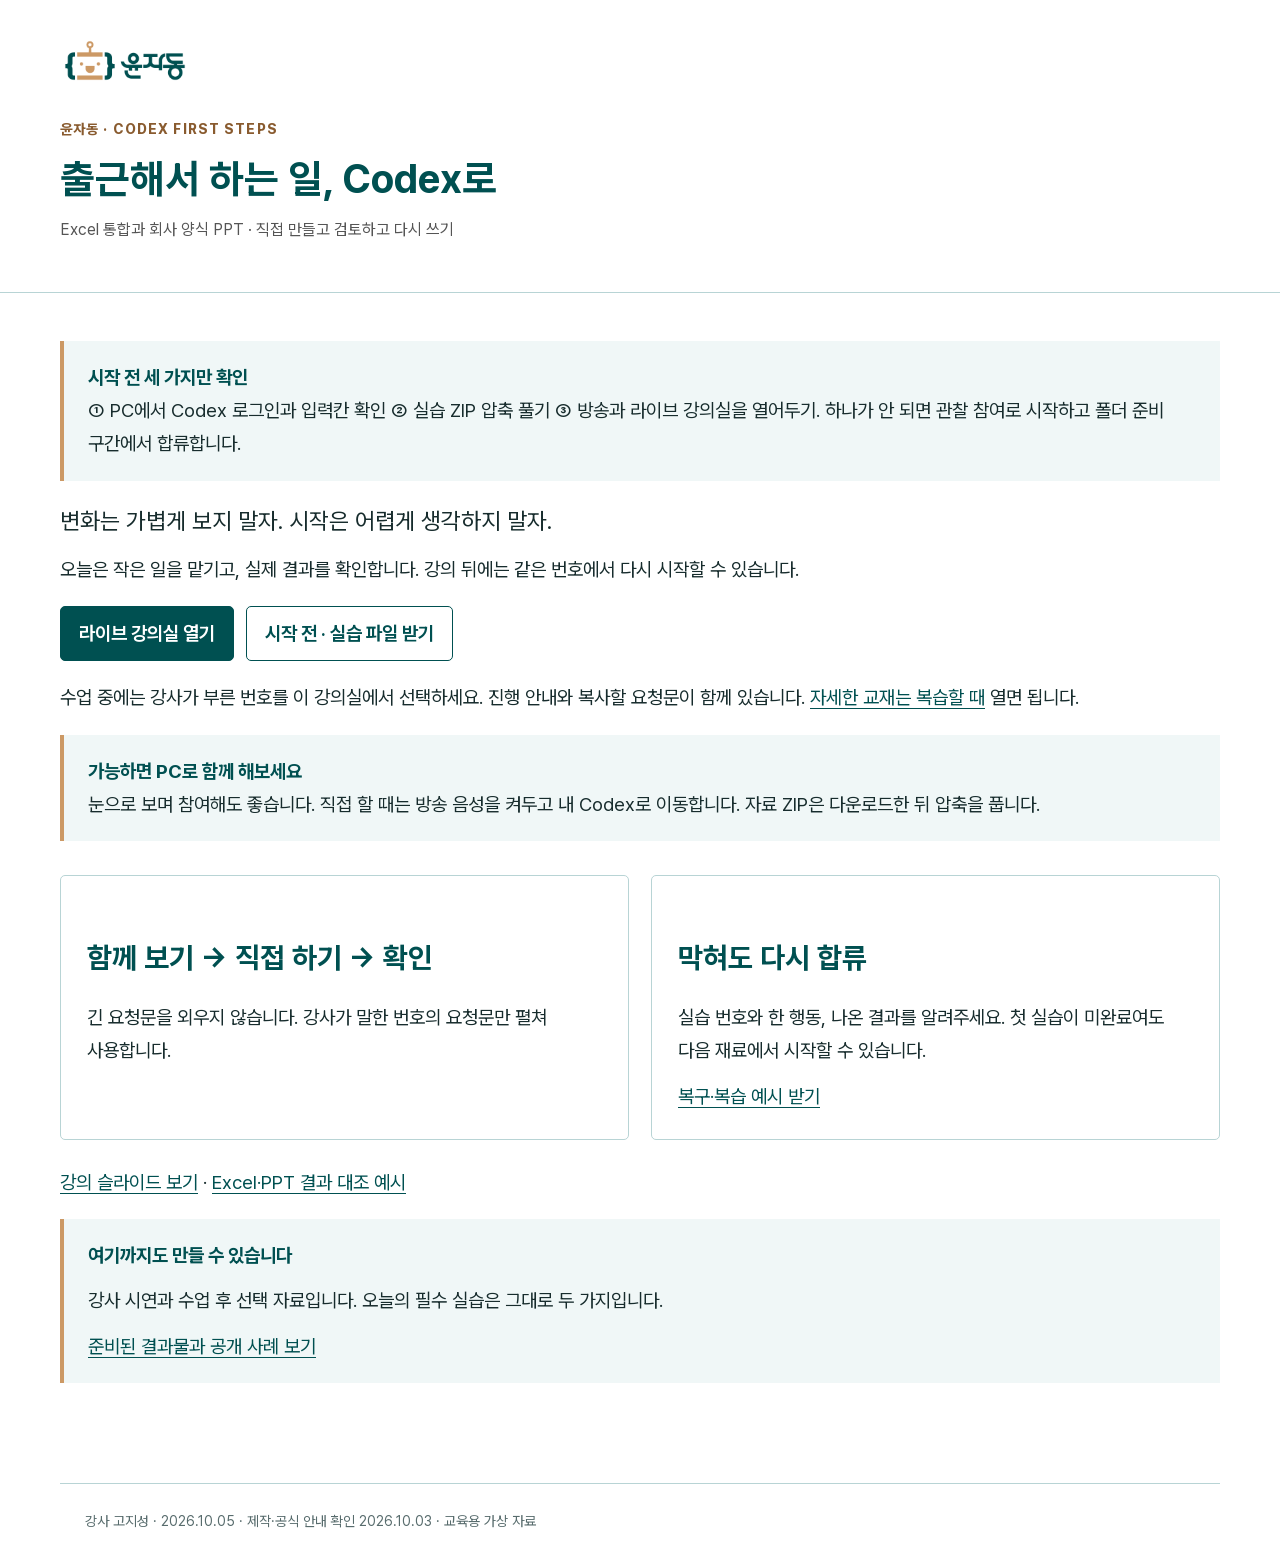
==== site/index.html @ 8731a492 "Update verified student lecture materials" ====
<!doctype html><html lang="ko"><head><meta charset="utf-8"><meta name="viewport" content="width=device-width,initial-scale=1"><title>출근해서 하는 일, Codex로</title><link rel="stylesheet" href="assets/studio.css"><link rel="stylesheet" href="assets/rehearsal-additions.css"><link rel="stylesheet" href="assets/orientation.css"><link rel="stylesheet" href="assets/house-design.css"><link rel="stylesheet" href="assets/materials-common.css"><link rel="stylesheet" href="assets/visual-quality.css"></head><body data-visual-quality="20261005" data-materials-polish="20261005" class="quality-reviewed quality-entry"><header class="site house-entry"><img class="entry-logo" src="assets/logo.png" alt="윤자동"><div class="eyebrow">윤자동 · CODEX FIRST STEPS</div><h1>출근해서 하는 일, Codex로</h1><p>Excel 통합과 회사 양식 PPT · 직접 만들고 검토하고 다시 쓰기</p></header><main class="site"><div class="callout"><strong>시작 전 세 가지만 확인</strong>① PC에서 Codex 로그인과 입력칸 확인 ② 실습 ZIP 압축 풀기 ③ 방송과 라이브 강의실을 열어두기. 하나가 안 되면 관찰 참여로 시작하고 폴더 준비 구간에서 합류합니다.</div><p class="lead">변화는 가볍게 보지 말자. 시작은 어렵게 생각하지 말자.</p><p>오늘은 작은 일을 맡기고, 실제 결과를 확인합니다. 강의 뒤에는 같은 번호에서 다시 시작할 수 있습니다.</p><div class="actions"><a class="btn" href="live.html">라이브 강의실 열기</a><a class="btn secondary" href="downloads/yjd-codex-practice.zip" download>시작 전 · 실습 파일 받기</a></div><p id="live-entry-help">수업 중에는 강사가 부른 번호를 이 강의실에서 선택하세요. 진행 안내와 복사할 요청문이 함께 있습니다. <a href="textbook.html">자세한 교재는 복습할 때</a> 열면 됩니다.</p><div class="callout"><strong>가능하면 PC로 함께 해보세요</strong>눈으로 보며 참여해도 좋습니다. 직접 할 때는 방송 음성을 켜두고 내 Codex로 이동합니다. 자료 ZIP은 다운로드한 뒤 압축을 풉니다.</div><div class="grid"><div class="card"><h2>함께 보기 → 직접 하기 → 확인</h2><p>긴 요청문을 외우지 않습니다. 강사가 말한 번호의 요청문만 펼쳐 사용합니다.</p></div><div class="card"><h2>막혀도 다시 합류</h2><p>실습 번호와 한 행동, 나온 결과를 알려주세요. 첫 실습이 미완료여도 다음 재료에서 시작할 수 있습니다.</p><a href="downloads/recovery-examples.zip" download>복구·복습 예시 받기</a></div></div><p><a href="deck.html">강의 슬라이드 보기</a> · <a href="examples/summary-reference.html">Excel·PPT 결과 대조 예시</a></p><div class="callout"><strong>여기까지도 만들 수 있습니다</strong><p>강사 시연과 수업 후 선택 자료입니다. 오늘의 필수 실습은 그대로 두 가지입니다.</p><a href="showcase.html">준비된 결과물과 공개 사례 보기</a></div></main><footer class="site">강사 고지성 · 2026.10.05 · 제작·공식 안내 확인 2026.10.03 · 교육용 가상 자료</footer><script>document.querySelectorAll('[data-copy]').forEach(b=>b.onclick=async()=>{try{await navigator.clipboard.writeText(b.closest('.prompt').querySelector('pre').textContent);b.textContent='복사됨';setTimeout(()=>b.textContent='복사',1200)}catch(e){b.textContent='문장을 선택해 복사';const r=document.createRange();r.selectNodeContents(b.closest('.prompt').querySelector('pre'));const s=getSelection();s.removeAllRanges();s.addRange(r)}});</script><script src="assets/table-hints.js"></script></body></html>
---- site/assets/studio.css ----
@font-face{font-family:Pretendard;src:url('PretendardVariable.woff2');font-weight:100 900;font-style:normal;font-display:swap}*{box-sizing:border-box} :root{--teal:#005051;--deep:#003d3e;--gold:#cc9965;--paper:#faf9f5;--pale:#f0f7f7;--line:#b8d4d5;--ink:#172c2d;--muted:#586c6d}html{scroll-behavior:smooth}body{margin:0;font-family:Pretendard,'Malgun Gothic',sans-serif;color:var(--ink);background:var(--paper);line-height:1.65;word-break:keep-all}a{color:var(--teal);text-underline-offset:4px}button,input,textarea{font:inherit}button,a.btn{display:inline-flex;align-items:center;justify-content:center;gap:8px;padding:10px 18px;border:1px solid var(--teal);border-radius:7px;background:var(--teal);color:white;font-weight:650;text-decoration:none;cursor:pointer}button.secondary,a.btn.secondary{background:white;color:var(--teal)}button:disabled{opacity:.45;cursor:default}a:focus-visible,button:focus-visible,summary:focus-visible{outline:3px solid var(--gold);outline-offset:3px}header.site{padding:36px max(24px,calc((100vw - 1160px)/2));background:var(--deep);color:white}header.site a{color:white}header.site h1{font-size:40px;line-height:1.25;margin:12px 0}header.site p{max-width:850px;color:#deeeee}.eyebrow{font-size:14px;font-weight:750;letter-spacing:.08em;text-transform:uppercase;color:var(--gold)}main.site{max-width:1208px;margin:auto;padding:28px 24px 80px}h2{font-size:29px;line-height:1.35;color:var(--teal)}h3{font-size:22px;line-height:1.4}p{margin:12px 0}.lead{font-size:23px}.muted{color:var(--muted);font-size:15px}.grid{display:grid;grid-template-columns:repeat(2,minmax(0,1fr));gap:22px}.grid.three{grid-template-columns:repeat(3,minmax(0,1fr))}.card{border:1px solid var(--line);border-radius:12px;padding:26px;background:white;margin:14px 0}.card h2,.card h3{margin-top:0}.card.featured{border:2px solid var(--teal)}.callout{padding:20px 24px;background:var(--pale);border-left:4px solid var(--gold);margin:20px 0}.callout strong{display:block;color:var(--teal)}.actions{display:flex;gap:12px;flex-wrap:wrap;margin:20px 0}.tag{display:inline-block;font-size:13px;font-weight:bold;border-radius:20px;padding:4px 11px;background:#e7eeee;color:var(--teal)}.tag.gold{background:#f9eddc;color:#78532d}.table-wrap{overflow:auto}table{border-collapse:collapse;width:100%;background:white;font-size:16px}th,td{text-align:left;vertical-align:top;padding:13px 15px;border-bottom:1px solid #d7e2e2}th{background:var(--pale);color:var(--teal)}details{border:1px solid var(--line);border-radius:8px;background:white;padding:16px 20px;margin:12px 0}summary{cursor:pointer;font-weight:700}.prompt{border-radius:8px;overflow:hidden;background:#1a1f2e;color:#f1f5f4;margin:16px 0}.prompt-head{display:flex;justify-content:space-between;padding:10px 18px;border-bottom:1px solid #526060;align-items:center}.prompt button{background:white;color:var(--teal);font-size:14px;padding:6px 12px}.prompt pre{font:inherit;font-size:17px;line-height:1.75;white-space:pre-wrap;overflow-wrap:anywhere;padding:20px;margin:0}.spoken{font-size:20px;line-height:1.9;border-left:4px solid var(--teal);padding:20px 26px;background:white}.figure{width:100%;border-radius:10px;display:block}.scene-note{scroll-margin-top:24px;border-top:1px solid var(--line);padding:22px 0}.scene-note:first-child{border-top:0}.note-jumps{display:flex;flex-wrap:wrap;gap:8px}.note-jumps a{padding:5px 10px;background:white;border:1px solid var(--line);border-radius:4px}footer.site{border-top:1px solid var(--line);padding:25px;max-width:1160px;margin:auto;font-size:14px;color:var(--muted)}.note-form textarea{width:100%;min-height:75px;padding:12px;border:1px solid var(--line);border-radius:6px;background:#fff}.note-form label{display:block;margin:16px 0 6px;font-weight:650}
/* Textbook: one readable column, persistent section map. */
.book-top{position:sticky;top:0;z-index:20;height:56px;background:var(--deep);color:white;display:flex;align-items:center;gap:18px;padding:0 24px;font-size:16px}.book-top a{color:white}.book-top .book-menu{display:none;padding:5px 12px;border-color:#b8d4d5}.book-layout{display:grid;grid-template-columns:260px minmax(0,1fr);max-width:1450px;margin:auto}.book-nav{position:sticky;top:56px;height:calc(100vh - 56px);overflow:auto;padding:28px 18px;border-right:1px solid var(--line);background:var(--paper)}.book-nav a{display:block;text-decoration:none;padding:9px 13px;font-size:15px;border-radius:5px;margin:4px 0}.book-nav a:hover,.book-nav a.current{background:#deeeee;color:var(--deep);font-weight:700}.book-main{padding:20px 44px 80px;max-width:1060px}.book-section{scroll-margin-top:76px;border-bottom:1px solid var(--line);padding:28px 0 44px;font-size:19px}.book-section h2{margin-top:5px}.book-section .step-list{counter-reset:step;padding:0;list-style:none}.step-list li{counter-increment:step;position:relative;padding:16px 16px 16px 56px;margin:10px 0;background:white;border:1px solid var(--line);border-radius:8px}.step-list li:before{content:counter(step);position:absolute;left:16px;top:16px;font-weight:800;color:var(--teal)}.book-image{max-width:560px;margin:24px 0}.success{background:#e8f2ed;padding:16px 20px;border-left:4px solid #4e876e}.success strong{color:#245d43}.entry-links{display:flex;gap:12px;flex-wrap:wrap}.empty-safe{white-space:pre-wrap}.prompt-only{max-width:950px;margin:auto;padding:24px}.prompt-only h1{font-size:30px}.small-title{font-size:20px}
/* Slide deck: fixed 1600 × 900 canvas; only the full canvas scales. */
body.deck{background:#1c2929;height:100vh;overflow:hidden}.deck-wrap{position:absolute;left:50%;top:50%;width:1600px;height:900px;transform-origin:center center}.slide{display:none;position:absolute;inset:0;background:var(--paper);padding:48px 64px 72px;overflow:hidden}.slide.active{display:flex;flex-direction:column}.slide .s-top{display:flex;justify-content:space-between;align-items:center;height:36px;margin-bottom:14px}.slide .s-kicker{color:var(--teal);font-weight:700;font-size:19px;letter-spacing:.03em}.slide .s-mode{padding:4px 14px;border:1px solid var(--line);border-radius:25px;font-size:17px;color:var(--teal)}.slide h2{font-size:54px;line-height:1.18;letter-spacing:-.035em;max-width:1370px;margin:12px 0}.slide .s-sub{font-size:25px;line-height:1.4;color:var(--muted);margin:0 0 20px}.s-body{flex:1;min-height:0;display:flex;flex-direction:column;justify-content:center;gap:20px}.s-footer{position:absolute;left:64px;right:64px;bottom:26px;display:flex;justify-content:space-between;font-size:16px;color:var(--muted);align-items:center}.s-footer img{width:86px;max-height:30px;object-fit:contain}.slide .s-limit{font-size:20px;line-height:1.4;color:var(--muted);padding:12px 0;margin:0}.hero{background:var(--deep);color:white}.hero .s-kicker,.hero h2,.hero .s-sub,.hero .s-footer{color:white}.hero h2{font-size:77px;line-height:1.12;max-width:820px;margin:26px 0}.hero-grid{display:grid;grid-template-columns:1.15fr 1fr;gap:40px;align-items:center;height:100%}.hero-img{width:100%;height:490px;object-fit:cover;border-radius:14px}.hero .pills{display:flex;flex-wrap:wrap;gap:12px}.hero .pill{font-size:23px;border:1px solid #789797;padding:9px 17px;border-radius:25px}.statement .s-body{justify-content:center}.statement .big-line{font-size:66px;line-height:1.22;color:var(--teal);font-weight:800;max-width:1250px;letter-spacing:-.03em}.statement .statement-grid{display:flex;gap:18px;margin-top:24px}.statement .statement-item{flex:1;padding:24px;border-top:3px solid var(--gold);font-size:29px;line-height:1.5}.visual-split{display:grid;grid-template-columns:1.05fr 1fr;gap:42px;align-items:center;min-height:0}.visual-split img{width:100%;max-height:455px;object-fit:cover;border-radius:12px}.visual-list{list-style:none;padding:0;margin:0}.visual-list li{font-size:30px;line-height:1.45;padding:18px 0;border-bottom:1px solid var(--line)}.step-cards{display:grid;grid-template-columns:repeat(3,minmax(0,1fr));gap:24px}.step-card{padding:32px 28px;min-height:238px;background:white;border:1px solid var(--line);border-radius:13px}.step-card .number{font-size:21px;font-weight:800;color:var(--gold);margin-bottom:20px}.step-card .label{font-size:34px;line-height:1.35;font-weight:650}.panel-grid{display:grid;grid-template-columns:repeat(2,minmax(0,1fr));gap:24px}.panel{border:1px solid var(--line);border-radius:14px;background:white;padding:34px}.panel h3{font-size:28px;margin:0 0 20px}.panel .big{font-size:48px;line-height:1.2;font-weight:750;color:var(--teal)}.panel p{font-size:29px;line-height:1.5;margin:16px 0}.panel.dark{background:var(--teal);color:white}.panel.dark h3,.panel.dark .big{color:white}.file-label{font-size:23px;word-break:break-all;padding:10px 16px;background:#ecf2f2;border-radius:6px;color:var(--teal)}.quote-source{font-size:31px;background:#fff8ec;border-left:5px solid var(--gold);padding:25px;margin:16px 0;line-height:1.45}.answer-band{background:var(--teal);color:white;border-radius:10px;padding:18px 25px;font-size:30px;line-height:1.4}.count-grid{display:grid;grid-template-columns:repeat(3,minmax(0,1fr));gap:22px}.count-card{background:white;border:1px solid var(--line);border-radius:12px;padding:25px;text-align:center}.count-card .num{font-size:72px;line-height:1.1;font-weight:800;color:var(--teal);margin:18px 0}.count-card .name{font-size:25px;color:var(--muted)}.folder-grid{display:grid;grid-template-columns:repeat(4,1fr);gap:18px}.folder{background:#edf2ed;border-radius:10px;padding:22px 25px;border-top:12px solid #d4e2d7;font-size:25px}.folder strong{display:block;font-size:46px;color:var(--teal)}.folder.exception{background:#fff3df;border-color:var(--gold)}.practice{background:#eaf2f1}.practice .practice-layout{display:grid;grid-template-columns:1.3fr .8fr;gap:45px;align-items:center}.practice .task-lines{font-size:36px;line-height:1.7;padding-left:40px}.practice .task-lines li{padding:10px 0}.timer-box{background:white;border:1px solid var(--line);border-radius:14px;padding:32px;text-align:center}.timer-box .timer{font-size:98px;line-height:1.15;font-weight:800;color:var(--teal);font-variant-numeric:tabular-nums}.timer-box .timer-label{font-size:21px;color:var(--muted)}.timer-box button{font-size:21px;margin:14px 3px 0}.practice .prompt-key{font-size:29px;font-weight:750;color:var(--teal);margin:14px 0}.closing{background:var(--deep);color:white}.closing h2,.closing .s-sub,.closing .s-kicker,.closing .s-footer{color:white}.closing .step-card{background:transparent;border-color:#628889}.closing .label{color:white}.closing .s-mode{color:white;border-color:#628889}.deck-controls{position:fixed;z-index:40;right:14px;top:12px;display:flex;gap:5px;opacity:.13;transition:opacity .15s}.deck-controls:hover,.deck-controls:focus-within{opacity:1}.deck-controls button{font-size:13px;padding:7px 11px;background:#fff;color:var(--teal)}.deck-progress{position:fixed;bottom:0;left:0;height:4px;background:var(--gold);z-index:30}.deck-index{display:none;position:fixed;z-index:60;inset:40px;background:#fff;padding:30px;overflow:auto;border-radius:12px;box-shadow:0 15px 60px #0008}.deck-index.open{display:block}.deck-index nav{display:grid;grid-template-columns:repeat(3,1fr);gap:8px}.deck-index a{padding:10px;text-decoration:none;border:1px solid var(--line);border-radius:5px}.deck-index .actions{justify-content:space-between}body.blackout:after{content:'';position:fixed;inset:0;background:#000;z-index:100}
@media(max-width:800px){header.site h1{font-size:29px}.grid,.grid.three{grid-template-columns:1fr}.book-layout{display:block}.book-nav{display:none;position:fixed;top:56px;left:0;width:260px;z-index:30;box-shadow:5px 10px 20px #0002}.book-nav.open{display:block}.book-top .book-menu{display:block}.book-main{padding:12px 22px 60px}.book-section{font-size:18px}.book-top{padding:0 14px;gap:10px}.book-top .book-name{max-width:150px;white-space:nowrap;overflow:hidden;text-overflow:ellipsis}.book-section h2{font-size:27px}.deck-index nav{grid-template-columns:1fr}}
@media print{.deck-wrap{position:static;transform:none!important}.slide{display:flex!important;position:relative;width:1600px;height:900px;break-after:page}.deck-controls,.deck-index,.deck-progress{display:none}.book-nav,.book-top,button,.actions{display:none!important}.book-layout{display:block}.book-main{max-width:none;padding:0}.book-section{break-inside:avoid}header.site{background:white;color:#111}header.site p{color:#111}.prompt{break-inside:avoid}.scene-note{break-before:page}}
.deck-controls{top:auto;bottom:10px;right:14px}.slide .s-footer{right:315px}
.book-main li,.book-main p{overflow-wrap:anywhere}
---- site/assets/rehearsal-additions.css ----
.r-instructor{display:grid;grid-template-columns:.78fr 1.6fr;gap:52px;align-items:stretch}.r-name{background:#005051;color:white;padding:34px 40px}.r-name>span{font-size:25px}.r-name>strong{display:block;font-size:83px;line-height:1.25;margin:18px 0}.r-name p{font-size:30px;line-height:1.5;margin:20px 0 0}.r-career>div{border-bottom:1px solid #b8d4d5;padding:20px 0 25px}.r-career>div>span{font-size:23px;color:#895b2f;display:block;margin-bottom:14px}.r-career strong{font-size:37px;color:#005051}.r-career p{font-size:30px;margin:14px 0 0}.r-career .r-path{font-size:25px;margin-top:26px;color:#34585a}
.r-steps,.r-entry{display:grid;grid-template-columns:repeat(3,minmax(0,1fr));gap:25px}.r-steps>div,.r-entry>div{border-top:4px solid #cc9965;background:#f0f7f7;padding:25px}.r-steps span,.r-entry span,.r-comparison span{display:block;font-size:24px;color:#895b2f;margin-bottom:22px}.r-steps strong,.r-entry strong{font-size:34px;color:#005051;line-height:1.4;display:block}.r-steps p,.r-entry p{font-size:28px;line-height:1.5;margin:20px 0 0}.r-entry>div:last-child strong{font-size:30px}.r-comparison{display:grid;grid-template-columns:1fr 1fr;gap:40px}.r-comparison>div{padding:20px 28px;border-top:4px solid #cc9965;background:#f0f7f7}.r-comparison h3{font-size:39px;color:#005051;margin:8px 0 20px}.r-comparison p{font-size:27px;line-height:1.5}.r-comparison strong{font-size:29px;line-height:1.5;display:block;margin-top:26px;color:#005051}.slide .r-note{font-size:23px;line-height:1.45;color:#34585a;margin:0}.r-sources{font-size:17px;line-height:1.7}.r-teacher-intro{border-left:4px solid #cc9965;padding:16px 24px;background:#f0f7f7;margin:0 0 30px}.r-teacher-intro p{margin:8px 0}.r-mode-tip{padding:14px 20px;border-left:4px solid #cc9965;background:#f0f7f7;margin:20px 0}
---- site/assets/orientation.css ----
/* Basic orientation: the existing Yunjadong teal/gold identity. */
.orientation-table{overflow-x:auto;margin:22px 0}
.orientation-table table{width:100%;border-collapse:collapse;font:inherit}
.orientation-table th,.orientation-table td{padding:15px 18px;text-align:left;border:1px solid #b8d4d5;vertical-align:top}
.orientation-table th{background:#005051;color:#fff;font-weight:700}
.orientation-table td{background:#fff}.orientation-table tr:nth-child(even) td{background:#f0f7f7}
.drive-grid{display:grid;grid-template-columns:repeat(2,minmax(0,1fr));gap:18px;margin:24px 0}
.drive-grid>div{background:#f0f7f7;border-top:4px solid #cc9965;padding:24px}
.drive-grid span{display:block;color:#986935;font-size:15px;font-weight:750;margin-bottom:10px}
.drive-grid strong{color:#005051;font-size:25px;display:block}.drive-grid p{margin:10px 0 0;font-size:18px}
.orientation-source{font-size:14px!important;color:#666;line-height:1.8;margin-top:24px!important}
.orientation-source a{color:#005051}.orientation-map{margin:24px 0}
.orientation-map figcaption{color:#666;font-size:14px;margin-bottom:10px}
.app-map{display:grid;grid-template-columns:.7fr 1.35fr 1fr;border:1px solid #b8d4d5;min-height:270px;border-radius:5px;overflow:hidden}
.app-map>div{padding:22px;border-right:1px solid #b8d4d5;font-size:18px}.app-map>div:last-child{border:0}
.app-map b{color:#005051;font-size:21px}.map-project{background:#f0f7f7}.app-map small{font-size:15px;line-height:1.8}
.map-chat{display:flex;flex-direction:column}.map-input{margin-top:auto;padding:15px;border:2px solid #cc9965;background:#fff8ec;color:#005051}
.map-view{background:#fafafa}.orientation-joke{background:#f0f7f7;border-left:5px solid #cc9965;padding:28px 32px;margin:22px 0}
.orientation-joke>span{display:block;font-size:16px;color:#986935}.orientation-joke>strong{display:block;font-size:68px;color:#005051;line-height:1.25;margin:16px 0}
.orientation-joke p{font-size:24px;margin-bottom:0}kbd{display:inline-block;border:1px solid #b8d4d5;border-bottom-width:3px;background:#fff;padding:2px 6px;border-radius:4px;font:inherit;color:#005051}
.book-main .tiles{display:grid;grid-template-columns:repeat(2,minmax(0,1fr));gap:18px;margin:24px 0}.book-main .tiles>div{background:#f0f7f7;border-top:3px solid #cc9965;padding:22px}.book-main .tiles b{font-size:22px;color:#005051}
.book-main .notice{border-left:4px solid #cc9965;background:#fff8ec;padding:20px;margin:20px 0}.book-main .notice>b{color:#005051}.book-main .step-list:empty{display:none}
.slide .orientation-table{margin:0;font-size:27px}.slide .orientation-table th,.slide .orientation-table td{padding:18px 22px}
.slide .orientation-table th:first-child{width:15%}.slide .orientation-table th:nth-child(2){width:35%}
.slide .drive-grid{grid-template-columns:repeat(4,minmax(0,1fr));gap:20px;margin:0}.slide .drive-grid>div{min-height:280px;padding:28px 24px}.slide .drive-grid span{font-size:22px}.slide .drive-grid strong{font-size:32px;line-height:1.4}.slide .drive-grid p{font-size:25px;line-height:1.6}
.slide .app-map{min-height:350px}.slide .app-map>div{padding:28px;font-size:28px}.slide .app-map b{font-size:31px}.slide .app-map small{font-size:24px}.slide .orientation-map figcaption{font-size:20px}.slide .orientation-joke{margin:0}.slide .orientation-joke strong{font-size:100px}.slide .orientation-joke p{font-size:38px}.slide .orientation-joke>span{font-size:22px}
@media(max-width:700px){.drive-grid,.book-main .tiles{grid-template-columns:1fr}.app-map{grid-template-columns:1fr}.app-map>div{border-right:0;border-bottom:1px solid #b8d4d5}.map-input{margin-top:18px}.orientation-joke{padding:22px}.orientation-joke>strong{font-size:50px}.orientation-joke p{font-size:21px}.orientation-table table{min-width:580px}}
@media print{.orientation-table,.orientation-map,.drive-grid>div{break-inside:avoid}}
.slide .pricing-table th:first-child{width:20%}.slide .pricing-table th:nth-child(2){width:29%}
.reasoning-cards{display:grid;grid-template-columns:repeat(3,minmax(0,1fr));gap:18px;margin:24px 0}.reasoning-cards>div{padding:24px;background:#f0f7f7;border-top:4px solid #cc9965}.reasoning-cards span{display:block;color:#986935;font-size:16px}.reasoning-cards b{display:block;color:#005051;font-size:24px;margin:12px 0}.reasoning-cards strong{display:block;color:#005051;font-size:19px}.reasoning-cards p{font-size:18px}
.slide .reasoning-cards{margin:0}.slide .reasoning-cards>div{padding:28px;min-height:300px}.slide .reasoning-cards span{font-size:23px}.slide .reasoning-cards b{font-size:31px}.slide .reasoning-cards p{font-size:26px}.slide .reasoning-cards strong{font-size:26px}
@media(max-width:700px){.reasoning-cards{grid-template-columns:1fr}}
---- site/assets/house-design.css ----
/* Yunjadong house identity. Visual layer only; lesson content remains in its sources. */
.house-book{background:#fff;color:#2a2a2a}
.house-book .book-top{background:#fff;color:#003d3e;border-bottom:1px solid #e5e5e5;gap:22px}
.house-book .book-top a{color:#005051;font-weight:650;text-decoration:none;font-size:14px}
.house-book .book-name{flex:1;font-weight:700;font-size:15px}
.book-top-logo{height:24px;width:auto;object-fit:contain}
.book-progress{position:absolute;bottom:-1px;left:0;right:0;height:3px;background:#f5f5f5}
.book-progress i{display:block;height:100%;width:0;background:#cc9965}
.house-book .book-layout{max-width:none;grid-template-columns:280px minmax(0,1fr)}
.house-book .book-nav{background:#fafafa;border-right:1px solid #e5e5e5;padding:20px 0 36px}
.book-brand{padding:4px 22px 20px;border-bottom:1px solid #e5e5e5;margin-bottom:10px}
.book-brand img{height:30px;width:auto;display:block;margin-bottom:18px}
.book-brand p{font-size:12px;color:#666;margin:0 0 7px;font-weight:700;letter-spacing:.03em}
.book-brand strong{display:block;font-size:20px;color:#005051;line-height:1.4}
.book-brand small{display:block;font-size:12px;color:#666;margin-top:9px}
.book-nav-group{padding:19px 22px 5px;font-size:12.5px;letter-spacing:.03em;color:#a87a4a;font-weight:800}
.house-book .book-nav a{border-left:3px solid transparent;border-radius:0;padding:9px 19px;margin:0;font-size:14px;line-height:1.5}
.house-book .book-nav a:hover{background:#f0f7f7}
.house-book .book-nav a.current{border-left-color:#cc9965;background:white;color:#005051;font-weight:750}
.house-book .book-main{width:100%;max-width:1060px;margin:0 auto;padding:10px 48px 80px}
.house-book .book-section{padding:38px 0 52px;border-color:#e5e5e5;scroll-margin-top:76px}
.house-book .book-section>.eyebrow{color:#a87a4a;font-size:14px;margin-bottom:12px}
.house-book .book-section h2{font-size:34px;letter-spacing:-.025em;color:#005051;line-height:1.3;margin-bottom:20px}
.house-book .book-section .lead{font-size:22px;color:#555;line-height:1.65;margin-bottom:25px}
.house-book .step-list{margin:24px 0}
.house-book .step-list li{background:#f0f7f7;border:1px solid #d9e8e8;border-radius:5px;padding:19px 20px 19px 63px;margin:12px 0}
.house-book .step-list li:before{background:#005051;color:#fff;left:18px;top:20px;width:28px;height:28px;text-align:center;line-height:28px;font-size:14px;border-radius:50%}
.house-book .prompt{border-radius:5px;margin:26px 0;box-shadow:0 3px 12px #1a1f2e0b}
.house-book .prompt-head{padding:12px 20px;font-size:14px;color:#dce5ed}
.house-book .prompt pre{padding:23px;font-size:18px;line-height:1.85}
.house-book .callout{background:#fff8ec;border-left:4px solid #cc9965;border-radius:0 4px 4px 0}
.house-book .success{background:#f0f7f7;border-left-color:#005051;padding:21px 24px;margin-top:26px}
.house-book .success strong{color:#005051}
.house-book table{border:1px solid #b8d4d5;font-size:17px}
.house-book th{background:#005051;color:#fff;font-weight:650}
.house-book tr:nth-child(even) td{background:#f0f7f7}
.house-book td,.house-book th{padding:16px 18px}
.house-book .book-image{max-width:100%;margin:28px 0;border:1px solid #e5e5e5;border-radius:5px}
.house-book #fcc-concepts{border:0;background:transparent;padding:0;margin:28px 0;display:flex;flex-wrap:wrap;gap:16px;font-weight:500}
.house-book #fcc-concepts>b{width:100%;font-size:20px;color:#005051}
.house-book #fcc-concepts>br{display:none}
.concept-card{flex:1 1 230px;padding:27px 24px;border-top:4px solid #cc9965;background:#f0f7f7;color:#005051;line-height:1.7}
.concept-card:before{content:'';display:block;width:44px;height:32px;border:2px solid #005051;border-radius:3px;box-shadow:5px 5px 0 #b8d4d5;margin-bottom:20px}
.concept-card:last-child:before{border-radius:12px 12px 12px 2px;box-shadow:5px 5px 0 #ead6bf}
.house-entry{background:#fff!important;color:#005051!important;border-bottom:1px solid #b8d4d5}
.house-entry p{color:#555!important}.entry-logo{width:130px;height:auto;margin-bottom:23px}
.house-entry .eyebrow{color:#a87a4a}.house-entry h1{color:#005051}
.room-logo{width:90px;height:auto;display:block}.top .brand{display:flex;align-items:center;gap:16px}
@media(max-width:900px){.house-book .book-layout{display:block}.house-book .book-nav{display:none;position:fixed;top:56px;left:0;width:280px;height:calc(100dvh - 56px);z-index:30;box-shadow:10px 0 35px #0002}.house-book .book-nav.open{display:block}.house-book .book-top .book-menu{display:inline-flex}.house-book .book-main{padding:10px 26px 60px}.house-book .book-name{max-width:none}.book-top-logo{display:none}}
@media(max-width:540px){.house-book .book-top{gap:12px;padding:0 12px}.house-book .book-name{display:none}.house-book .book-main{padding:8px 20px 50px}.house-book .book-section h2{font-size:28px}.house-book .book-section .lead{font-size:20px}.house-book .prompt pre{font-size:17px;padding:18px}.house-book .step-list li{padding-right:14px}.house-book .book-section{padding-top:28px}.room-logo{width:70px}.top .brand{gap:8px}}
@media print{.house-book .book-nav,.house-book .book-top{display:none!important}.house-book .book-layout{display:block}.house-book .book-main{padding:0;max-width:none}.house-book .book-section{break-inside:auto}.house-book .concept-card,.house-book .step-list li{break-inside:avoid}}
---- site/assets/materials-common.css ----
/* Shared editorial rhythm across current instructor and learner pages. */
body[data-materials-polish]{background:#fff;word-break:keep-all;overflow-wrap:break-word;line-height:1.75}
body[data-materials-polish] h1,body[data-materials-polish] h2,body[data-materials-polish] h3{word-break:keep-all;text-wrap:pretty}
body[data-materials-polish] p,body[data-materials-polish] li{word-break:keep-all}
body[data-materials-polish] :is(.grid,.tiles,.calendar,.heading)>*{min-width:0}
body[data-materials-polish] :is(.card,.notice,.note,.ask,.tiles>div,.complete,details,.prompt,.success){border-radius:5px}
body[data-materials-polish] :is(button,a.button,a.btn,select){border-radius:5px}
body[data-materials-polish] a:focus-visible,body[data-materials-polish] button:focus-visible,body[data-materials-polish] summary:focus-visible{outline:3px solid #cc9965;outline-offset:3px}
body[data-materials-polish] header.site{background:#fff;color:#005051;border-bottom:1px solid #b8d4d5}
body[data-materials-polish] header.site p{color:#586c6d}
body[data-materials-polish] header.site a{color:#005051}
body[data-materials-polish] main.site{font-size:18px;line-height:1.8}
body[data-materials-polish] main.site h2{margin-top:36px}
body[data-materials-polish] main.site :is(td,th){font-size:17px;line-height:1.65}
body[data-materials-polish] main.site li{margin:9px 0}
.material-logo{display:block;width:120px;height:auto;margin:0 0 24px}
.room .top .room-logo{box-sizing:content-box;background:white;padding:9px 11px;border-radius:4px;width:86px!important;height:auto!important;max-height:none!important}
.room .brand{display:flex;align-items:center;gap:12px}
.room .brand span{margin-left:0}
.room .top{gap:16px}
.room .top label{letter-spacing:0}
.room .stage-content :is(p,li){line-height:1.8}
.room .stage-content .lead{font-size:24px;line-height:1.6}
.room .complete p{line-height:1.65}
.room .eyebrow{letter-spacing:.025em}
.stage-materials{position:sticky;top:0;z-index:30;display:flex;gap:10px 20px;flex-wrap:wrap;align-items:center;padding:13px 34px;border-bottom:1px solid #dbe7e7;background:white;font-size:15px;line-height:1.5}
.room .stage{scroll-margin-top:80px}
.stage-materials>span{font-size:13px;font-weight:700;color:#647575}
.stage-materials a{font-weight:650;text-decoration:none;padding:5px 0}
.stage-materials a:hover{text-decoration:underline}
.material-guide{border:1px solid #b8d4d5;border-radius:5px;background:white;padding:24px;margin:0 0 30px;font-size:17px;line-height:1.75}
.material-guide>summary{color:#005051;font-size:16px}
.material-guide>h2{margin-top:0!important}
.material-guide p{margin:16px 0}
.material-route{display:flex;flex-wrap:wrap;align-items:center;gap:12px;margin:22px 0}
.material-route>b{background:#f0f7f7;color:#005051;border-top:3px solid #cc9965;padding:18px;flex:1;min-width:180px;text-align:center}
.material-route>b.main-route{background:#005051;color:#fff}
.material-route>span{color:#a87a4a;font-size:25px}
.material-roles{display:grid;grid-template-columns:repeat(3,minmax(0,1fr));gap:22px;border-top:1px solid #dbe7e7;padding-top:20px}
.material-roles strong{color:#005051}
.material-roles p{margin:8px 0;font-size:16px}
.material-links{display:flex;flex-wrap:wrap;gap:10px 16px;margin:20px 0}
.material-links a{display:inline-block;border:1px solid #b8d4d5;background:#fff;color:#005051;border-radius:4px;text-decoration:none;padding:8px 13px;font-size:16px;line-height:1.5}
.material-links a:hover{background:#f0f7f7}
.material-links.compact{margin:10px 0 24px}
.material-role{max-width:1160px;margin:24px auto 0;padding:18px 22px;border-left:4px solid #cc9965;background:#f0f7f7;font-size:16px;line-height:1.75}
.material-role b{display:block;color:#005051;margin-bottom:5px}
.material-role a{display:inline-block;margin-left:16px;font-weight:650}
.material-video-note{padding:18px 22px;background:#f0f7f7;border-left:4px solid #cc9965;font-size:17px}
body[data-materials-polish] .book-top{height:auto;min-height:56px;flex-wrap:wrap;padding-top:10px;padding-bottom:10px}
body[data-materials-polish] .book-name{min-width:0}
body[data-materials-polish] video{aspect-ratio:16/9;object-fit:contain;border-radius:5px}
@media(max-width:900px){
 .material-role{margin:20px 24px 0}
 .material-roles{grid-template-columns:1fr}
 .material-route{align-items:stretch;gap:8px}
 .material-route>b{min-width:150px}
 body[data-materials-polish] .book-top .book-name{display:none}
}
@media(max-width:700px){
 .room .top{gap:12px}
 .room .top .room-logo{width:70px!important;padding:6px 9px}
 .room .mode{font-size:14px;gap:10px}
 .room .mode span{max-width:60%;word-break:keep-all}
 .stage-materials{padding:12px 20px;gap:8px 15px;font-size:14px}
 .stage-materials>span{width:100%}
 .room .stage{scroll-margin-top:155px}
 .material-guide{padding:18px;font-size:16px}
 .material-route{display:grid;grid-template-columns:1fr}
 .material-route>span{text-align:center;line-height:1;transform:rotate(90deg)}
 .material-role{margin:18px 20px 0;padding:15px 18px}
 .material-role a{display:block;margin:9px 0 0}
 body[data-materials-polish] header.site h1{font-size:31px;line-height:1.35}
 body[data-materials-polish] h1{font-size:32px;line-height:1.35}
 body[data-materials-polish] h2{font-size:27px;line-height:1.4}
 body[data-materials-polish] main.site{font-size:17px;padding-left:20px;padding-right:20px}
 body[data-materials-polish] main.site :is(td,th){font-size:16px;padding:12px;min-width:80px}
 body[data-materials-polish] .spoken{font-size:18px;padding:18px}
 .material-links a{font-size:15px}
 body[data-materials-polish] .book-top{gap:12px;padding-left:16px;padding-right:16px}
}
.reference-figure{margin:28px 0;max-width:780px}
.reference-figure img{display:block;width:100%;height:auto;border:1px solid #bfd5d2;border-radius:5px}
.reference-figure figcaption{margin-top:12px;color:#526864;font-size:14px;line-height:1.65}
---- site/assets/visual-quality.css ----
/* Final teaching typography: 1600x900 slides, readable browser documents. */
:root{--gold-text:#895b2f}
body.quality-reviewed{font-family:Pretendard,'Malgun Gothic',sans-serif}
.quality-reviewed button,.quality-reviewed select,.quality-reviewed input,.quality-reviewed textarea{font-family:inherit}
.quality-reviewed:not(.deck) .eyebrow,.quality-reviewed .book-nav-group,
.quality-reviewed .drive-grid span,.quality-reviewed .reasoning-cards span,
.quality-reviewed .orientation-joke>span,.quality-reviewed .loop>span{color:var(--gold-text)}
.quality-reviewed .book-nav-group{font-size:14px}
.quality-reviewed .book-nav a{font-size:15px;line-height:1.6}
.quality-reviewed .book-section>.eyebrow{font-size:15px;color:var(--gold-text)}
.quality-reviewed .book-section{font-size:19px;line-height:1.75}
.quality-reviewed .book-main .prompt pre{font-size:19px;line-height:1.75}
.quality-reviewed.quality-entry main.site{font-size:19px;line-height:1.75}
.quality-reviewed .room main{font-size:22px;line-height:1.65}
.quality-reviewed .room .prompt pre{font-size:21px;line-height:1.7}
.quality-reviewed .room .tiles p{font-size:20px}
.quality-reviewed .room .stage-content .orientation-table{font-size:21px}
.quality-reviewed .room .complete p{font-size:22px;line-height:1.6}
.quality-reviewed .room .notice p{font-size:19px}
.quality-reviewed .room .orientation-source{font-size:15px!important}
.quality-reviewed.quality-showcase main{font-size:21px;line-height:1.7}
.quality-reviewed.quality-showcase .card p{font-size:19px}
.quality-reviewed.quality-showcase .event{font-size:17px}
.quality-reviewed.quality-showcase .note small{font-size:16px}
.quality-reviewed.quality-showcase .calendar{grid-template-columns:repeat(2,minmax(0,1fr))}
.quality-reviewed.quality-example{background:white;font-size:19px;line-height:1.75}
.quality-reviewed.quality-example header{background:#fff;color:#005051;border-bottom:1px solid #b8d4d5}
.quality-reviewed.quality-example header p{color:#526864}
.quality-reviewed.quality-example .example-logo{display:block;width:130px;height:auto;margin-bottom:24px}
.quality-reviewed.quality-example .card,.quality-reviewed.quality-example .box{border-radius:5px}
.quality-reviewed.quality-example .tbl{font-size:18px}
.quality-reviewed.quality-example .small{font-size:15px;overflow-wrap:anywhere}
.quality-reviewed .table-scroll-hint{margin:8px 0;color:#526864;font-size:14px}
.quality-reviewed .table-scroll-hint[hidden]{display:none}
.deck.quality-reviewed .s-body .orientation-table{font-size:30px;line-height:1.5}
.deck.quality-reviewed .orientation-table th,.deck.quality-reviewed .orientation-table td{padding:18px 22px}
.deck.quality-reviewed .s-limit{font-size:22px;line-height:1.45}
.deck.quality-reviewed .s-footer{font-size:18px}
.deck.quality-reviewed .s-mode{font-size:19px}
.deck.quality-reviewed .timer-label,.deck.quality-reviewed .timer-box button{font-size:24px}
.deck.quality-reviewed .step-card .number{font-size:24px;color:var(--gold-text)}
.deck.quality-reviewed .w-arrow,.deck.quality-reviewed .w-rhythm>b{color:var(--gold-text)}
.deck.quality-reviewed .w-paper p{font-size:28px}
.deck.quality-reviewed .w-num{font-size:22px;color:var(--gold-text)}
.deck.quality-reviewed .drive-grid p{font-size:27px;line-height:1.45}
.deck.quality-reviewed .drive-grid span{font-size:24px}
.deck.quality-reviewed .reasoning-cards span{font-size:24px}
.deck.quality-reviewed .reasoning-cards p{font-size:28px;line-height:1.45}
.deck.quality-reviewed .orientation-joke>span{font-size:24px}
.deck.quality-reviewed .closing .number{color:#edcca5}
.deck.quality-reviewed .key-chord{white-space:nowrap}
.deck.quality-reviewed .w-node strong{text-wrap:balance}
@media(max-width:900px){
 .quality-reviewed.quality-showcase .calendar{grid-template-columns:1fr}
}
@media(max-width:600px){
 .quality-reviewed .room main{font-size:19px;line-height:1.7}
 .quality-reviewed .room .complete p{font-size:20px}
 .quality-reviewed .room .prompt pre{font-size:19px}
 .quality-reviewed .room .stage-content .orientation-table{font-size:18px}
 .quality-reviewed.quality-showcase main{font-size:19px}
 .quality-reviewed.quality-showcase .card p{font-size:18px}
 .quality-reviewed .book-section{font-size:18px}
 .quality-reviewed .book-main .prompt pre{font-size:18px;line-height:1.75}
 .quality-reviewed.quality-example{font-size:18px}
 .quality-reviewed.quality-example .tbl{font-size:17px}
 .quality-reviewed.quality-example .progress-heading{align-items:flex-start;gap:12px;flex-wrap:wrap}
}
@media print{
 .table-scroll-hint{display:none!important}
 .quality-reviewed.quality-example{font-size:10pt;line-height:1.4}
 .quality-reviewed.quality-example header{padding:0;border:0}
 .quality-reviewed.quality-example .example-logo{display:none}
 .quality-reviewed.quality-example .tbl{font-size:10pt}
 .quality-reviewed.quality-example .small{font-size:8pt}
}
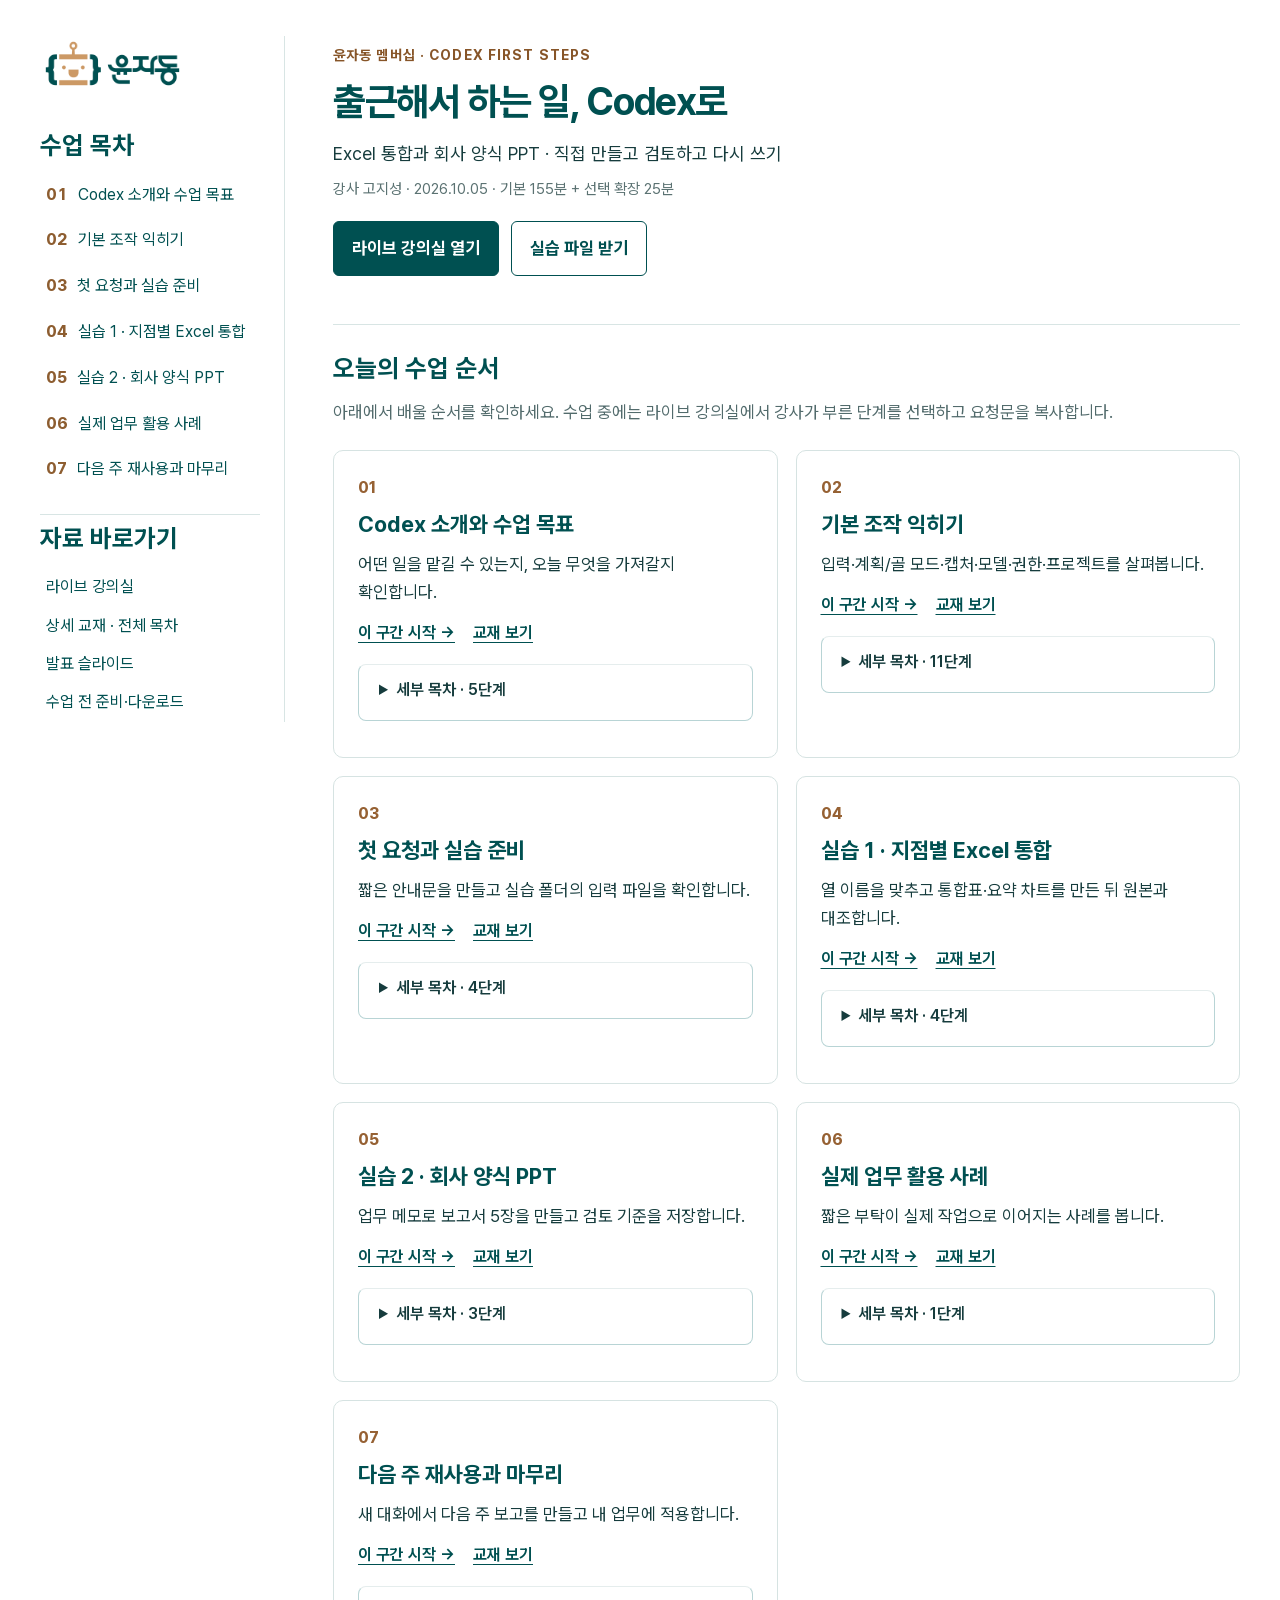
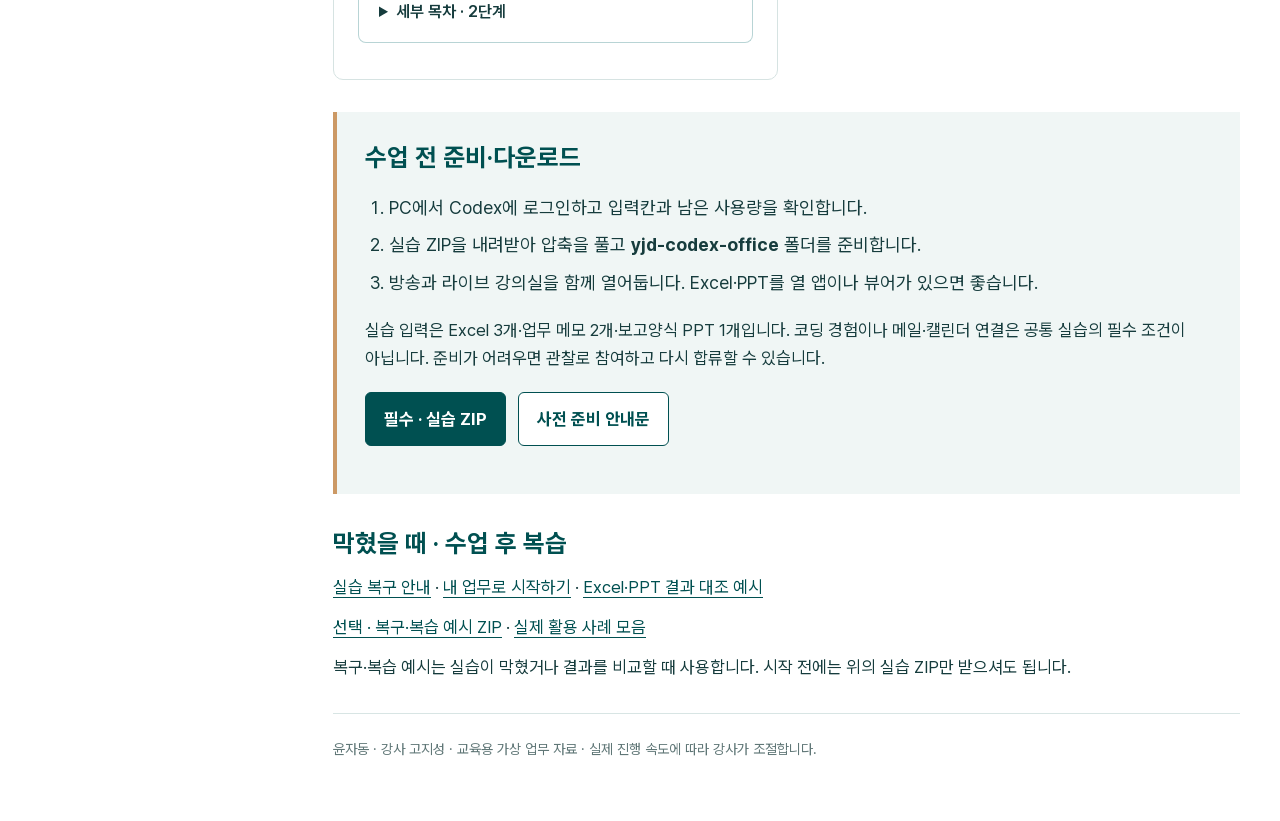
==== commit 7fa7ba1c: "Update verified student lecture materials" ====
--- a/site/index.html
+++ b/site/index.html
@@ -1 +1,47 @@
-<!doctype html><html lang="ko"><head><meta charset="utf-8"><meta name="viewport" content="width=device-width,initial-scale=1"><title>출근해서 하는 일, Codex로</title><link rel="stylesheet" href="assets/studio.css"><link rel="stylesheet" href="assets/rehearsal-additions.css"><link rel="stylesheet" href="assets/orientation.css"><link rel="stylesheet" href="assets/house-design.css"><link rel="stylesheet" href="assets/materials-common.css"><link rel="stylesheet" href="assets/visual-quality.css"></head><body data-visual-quality="20261005" data-materials-polish="20261005" class="quality-reviewed quality-entry"><header class="site house-entry"><img class="entry-logo" src="assets/logo.png" alt="윤자동"><div class="eyebrow">윤자동 · CODEX FIRST STEPS</div><h1>출근해서 하는 일, Codex로</h1><p>Excel 통합과 회사 양식 PPT · 직접 만들고 검토하고 다시 쓰기</p></header><main class="site"><div class="callout"><strong>시작 전 세 가지만 확인</strong>① PC에서 Codex 로그인과 입력칸 확인 ② 실습 ZIP 압축 풀기 ③ 방송과 라이브 강의실을 열어두기. 하나가 안 되면 관찰 참여로 시작하고 폴더 준비 구간에서 합류합니다.</div><p class="lead">변화는 가볍게 보지 말자. 시작은 어렵게 생각하지 말자.</p><p>오늘은 작은 일을 맡기고, 실제 결과를 확인합니다. 강의 뒤에는 같은 번호에서 다시 시작할 수 있습니다.</p><div class="actions"><a class="btn" href="live.html">라이브 강의실 열기</a><a class="btn secondary" href="downloads/yjd-codex-practice.zip" download>시작 전 · 실습 파일 받기</a></div><p id="live-entry-help">수업 중에는 강사가 부른 번호를 이 강의실에서 선택하세요. 진행 안내와 복사할 요청문이 함께 있습니다. <a href="textbook.html">자세한 교재는 복습할 때</a> 열면 됩니다.</p><div class="callout"><strong>가능하면 PC로 함께 해보세요</strong>눈으로 보며 참여해도 좋습니다. 직접 할 때는 방송 음성을 켜두고 내 Codex로 이동합니다. 자료 ZIP은 다운로드한 뒤 압축을 풉니다.</div><div class="grid"><div class="card"><h2>함께 보기 → 직접 하기 → 확인</h2><p>긴 요청문을 외우지 않습니다. 강사가 말한 번호의 요청문만 펼쳐 사용합니다.</p></div><div class="card"><h2>막혀도 다시 합류</h2><p>실습 번호와 한 행동, 나온 결과를 알려주세요. 첫 실습이 미완료여도 다음 재료에서 시작할 수 있습니다.</p><a href="downloads/recovery-examples.zip" download>복구·복습 예시 받기</a></div></div><p><a href="deck.html">강의 슬라이드 보기</a> · <a href="examples/summary-reference.html">Excel·PPT 결과 대조 예시</a></p><div class="callout"><strong>여기까지도 만들 수 있습니다</strong><p>강사 시연과 수업 후 선택 자료입니다. 오늘의 필수 실습은 그대로 두 가지입니다.</p><a href="showcase.html">준비된 결과물과 공개 사례 보기</a></div></main><footer class="site">강사 고지성 · 2026.10.05 · 제작·공식 안내 확인 2026.10.03 · 교육용 가상 자료</footer><script>document.querySelectorAll('[data-copy]').forEach(b=>b.onclick=async()=>{try{await navigator.clipboard.writeText(b.closest('.prompt').querySelector('pre').textContent);b.textContent='복사됨';setTimeout(()=>b.textContent='복사',1200)}catch(e){b.textContent='문장을 선택해 복사';const r=document.createRange();r.selectNodeContents(b.closest('.prompt').querySelector('pre'));const s=getSelection();s.removeAllRanges();s.addRange(r)}});</script><script src="assets/table-hints.js"></script></body></html>+<!doctype html><html lang="ko"><head><meta charset="utf-8"><meta name="viewport" content="width=device-width,initial-scale=1"><title>출근해서 하는 일, Codex로</title><link rel="stylesheet" href="assets/studio.css"><link rel="stylesheet" href="assets/house-design.css"><link rel="stylesheet" href="assets/materials-common.css"><link rel="stylesheet" href="assets/visual-quality.css"><link rel="stylesheet" href="assets/student-entry.css"></head>
+<body class="student-entry"><a class="entry-skip" href="#entry-main">본문 바로가기</a><div class="entry-layout">
+<aside class="entry-sidebar"><a class="entry-brand" href="index.html"><img src="assets/logo.png" alt="윤자동"></a>
+<nav aria-label="수업 목차"><h2>수업 목차</h2><ol><li><a href="#chapter-01"><span>01</span>Codex 소개와 수업 목표</a></li><li><a href="#chapter-02"><span>02</span>기본 조작 익히기</a></li><li><a href="#chapter-03"><span>03</span>첫 요청과 실습 준비</a></li><li><a href="#chapter-04"><span>04</span>실습 1 · 지점별 Excel 통합</a></li><li><a href="#chapter-05"><span>05</span>실습 2 · 회사 양식 PPT</a></li><li><a href="#chapter-06"><span>06</span>실제 업무 활용 사례</a></li><li><a href="#chapter-07"><span>07</span>다음 주 재사용과 마무리</a></li></ol></nav>
+<nav class="entry-resources" aria-label="자료 바로가기"><h2>자료 바로가기</h2>
+<a href="live.html">라이브 강의실</a><a href="textbook.html">상세 교재 · 전체 목차</a><a href="deck.html">발표 슬라이드</a>
+<a href="#before-class">수업 전 준비·다운로드</a></nav></aside>
+<main id="entry-main"><header class="entry-heading"><p class="eyebrow">윤자동 멤버십 · CODEX FIRST STEPS</p>
+<h1>출근해서 하는 일, Codex로</h1><p>Excel 통합과 회사 양식 PPT · 직접 만들고 검토하고 다시 쓰기</p>
+<p class="entry-meta">강사 고지성 · 2026.10.05 · 기본 155분 + 선택 확장 25분</p>
+<div class="actions"><a class="btn" href="live.html">라이브 강의실 열기</a><a class="btn secondary" href="downloads/yjd-codex-practice.zip" download>실습 파일 받기</a></div>
+</header><section id="course-outline" aria-labelledby="outline-title"><h2 id="outline-title">오늘의 수업 순서</h2>
+<p class="entry-help">아래에서 배울 순서를 확인하세요. 수업 중에는 라이브 강의실에서 강사가 부른 단계를 선택하고 요청문을 복사합니다.</p>
+<div class="course-grid"><section class="course-chapter" id="chapter-01">
+<span class="chapter-number">01</span><h2>Codex 소개와 수업 목표</h2><p>어떤 일을 맡길 수 있는지, 오늘 무엇을 가져갈지 확인합니다.</p>
+<div class="chapter-actions"><a href="live.html#p-opening">이 구간 시작 →</a><a href="textbook.html#basic-what">교재 보기</a></div>
+<details><summary>세부 목차 · 5단계</summary><ul><li><a href="live.html#p-opening">Codex란</a></li><li><a href="live.html#p-name">이름 이야기</a></li><li><a href="live.html#p-preview">결과 맛보기</a></li><li><a href="live.html#p-why">왜 지금</a></li><li><a href="live.html#p-pricing">요금·사용량</a></li></ul></details></section><section class="course-chapter" id="chapter-02">
+<span class="chapter-number">02</span><h2>기본 조작 익히기</h2><p>입력·계획/골 모드·캡처·모델·권한·프로젝트를 살펴봅니다.</p>
+<div class="chapter-actions"><a href="live.html#p-controls">이 구간 시작 →</a><a href="textbook.html#basic-controls">교재 보기</a></div>
+<details><summary>세부 목차 · 11단계</summary><ul><li><a href="live.html#p-controls">기본 조작</a></li><li><a href="live.html#p-input">대화 입력창</a></li><li><a href="live.html#p-plan-mode">계획 모드</a></li><li><a href="live.html#p-goal-mode">골 모드</a></li><li><a href="live.html#p-mode-start">모드 여는 방법</a></li><li><a href="live.html#p-capture">캡처·앱샷</a></li><li><a href="live.html#p-settings">모델·추론·권한</a></li><li><a href="live.html#p-viewer">기록·뷰어</a></li><li><a href="live.html#p-projects">프로젝트·대화</a></li><li><a href="live.html#p-rules">반복 규칙</a></li><li><a href="live.html#p-boundary">작업 공간과 범위</a></li></ul></details></section><section class="course-chapter" id="chapter-03">
+<span class="chapter-number">03</span><h2>첫 요청과 실습 준비</h2><p>짧은 안내문을 만들고 실습 폴더의 입력 파일을 확인합니다.</p>
+<div class="chapter-actions"><a href="live.html#p-warmup">이 구간 시작 →</a><a href="textbook.html#warmup">교재 보기</a></div>
+<details><summary>세부 목차 · 4단계</summary><ul><li><a href="live.html#p-warmup">맛보기</a></li><li><a href="live.html#p-warmup-edit">말투 수정</a></li><li><a href="live.html#p-setup">폴더 준비</a></li><li><a href="live.html#p-00">위치 확인</a></li></ul></details></section><section class="course-chapter" id="chapter-04">
+<span class="chapter-number">04</span><h2>실습 1 · 지점별 Excel 통합</h2><p>열 이름을 맞추고 통합표·요약 차트를 만든 뒤 원본과 대조합니다.</p>
+<div class="chapter-actions"><a href="live.html#p-01-1">이 구간 시작 →</a><a href="textbook.html#01-1">교재 보기</a></div>
+<details><summary>세부 목차 · 4단계</summary><ul><li><a href="live.html#p-01-1">열 맞춤 계획</a></li><li><a href="live.html#p-01-2">Excel 만들기</a></li><li><a href="live.html#p-01-3">거래·합계 대조</a></li><li><a href="live.html#p-break">5분 휴식</a></li></ul></details></section><section class="course-chapter" id="chapter-05">
+<span class="chapter-number">05</span><h2>실습 2 · 회사 양식 PPT</h2><p>업무 메모로 보고서 5장을 만들고 검토 기준을 저장합니다.</p>
+<div class="chapter-actions"><a href="live.html#p-02-1">이 구간 시작 →</a><a href="textbook.html#02-1">교재 보기</a></div>
+<details><summary>세부 목차 · 3단계</summary><ul><li><a href="live.html#p-02-1">PPT 구성안</a></li><li><a href="live.html#p-02-2">PPT 만들기</a></li><li><a href="live.html#p-02-3">검토·규칙 저장</a></li></ul></details></section><section class="course-chapter" id="chapter-06">
+<span class="chapter-number">06</span><h2>실제 업무 활용 사례</h2><p>짧은 부탁이 실제 작업으로 이어지는 사례를 봅니다.</p>
+<div class="chapter-actions"><a href="live.html#p-showcase">이 구간 시작 →</a><a href="textbook.html#showcase">교재 보기</a></div>
+<details><summary>세부 목차 · 1단계</summary><ul><li><a href="live.html#p-showcase">가능성 보기</a></li></ul></details></section><section class="course-chapter" id="chapter-07">
+<span class="chapter-number">07</span><h2>다음 주 재사용과 마무리</h2><p>새 대화에서 다음 주 보고를 만들고 내 업무에 적용합니다.</p>
+<div class="chapter-actions"><a href="live.html#p-transfer">이 구간 시작 →</a><a href="textbook.html#transfer">교재 보기</a></div>
+<details><summary>세부 목차 · 2단계</summary><ul><li><a href="live.html#p-transfer">다음 주 재사용</a></li><li><a href="live.html#p-finish">마무리</a></li></ul></details></section></div></section>
+<section id="before-class" class="entry-preparation"><h2>수업 전 준비·다운로드</h2>
+<ol><li>PC에서 Codex에 로그인하고 입력칸과 남은 사용량을 확인합니다.</li>
+<li>실습 ZIP을 내려받아 압축을 풀고 <strong>yjd-codex-office</strong> 폴더를 준비합니다.</li>
+<li>방송과 라이브 강의실을 함께 열어둡니다. Excel·PPT를 열 앱이나 뷰어가 있으면 좋습니다.</li></ol>
+<p>실습 입력은 Excel 3개·업무 메모 2개·보고양식 PPT 1개입니다. 코딩 경험이나 메일·캘린더 연결은 공통 실습의 필수 조건이 아닙니다. 준비가 어려우면 관찰로 참여하고 다시 합류할 수 있습니다.</p>
+<div class="actions"><a class="btn" href="downloads/yjd-codex-practice.zip" download>필수 · 실습 ZIP</a><a class="btn secondary" href="downloads/pre-class-notice.txt" download>사전 준비 안내문</a></div>
+</section><section class="entry-optional"><h2>막혔을 때 · 수업 후 복습</h2>
+<p><a href="live.html#p-recover">실습 복구 안내</a> · <a href="live.html#p-own-start">내 업무로 시작하기</a> · <a href="examples/summary-reference.html">Excel·PPT 결과 대조 예시</a></p>
+<p><a href="downloads/recovery-examples.zip" download>선택 · 복구·복습 예시 ZIP</a> · <a href="showcase.html">실제 활용 사례 모음</a></p>
+<p>복구·복습 예시는 실습이 막혔거나 결과를 비교할 때 사용합니다. 시작 전에는 위의 실습 ZIP만 받으셔도 됩니다.</p></section>
+<footer>윤자동 · 강사 고지성 · 교육용 가상 업무 자료 · 실제 진행 속도에 따라 강사가 조절합니다.</footer>
+</main></div></body></html>
--- a/site/assets/student-entry.css
+++ b/site/assets/student-entry.css
@@ -0,0 +1,14 @@
+.student-entry{margin:0;background:#fff;color:#163c3d;font-family:"Pretendard Variable",Pretendard,sans-serif;font-size:18px;line-height:1.65}
+.student-entry *{box-sizing:border-box}.entry-layout{display:grid;grid-template-columns:245px minmax(0,1fr);gap:48px;max-width:1560px;margin:auto;padding:36px 40px}
+.entry-sidebar{position:sticky;top:24px;align-self:start;max-height:calc(100vh - 48px);overflow:auto;padding-right:24px;border-right:1px solid #d8e5e4}
+.entry-brand{display:block;margin:0 0 28px}.entry-brand img{width:145px;height:auto}.entry-sidebar h2{font-size:20px;margin:20px 0 12px;color:#005051}
+.entry-sidebar ol{list-style:none;padding:0;margin:0}.entry-sidebar li{margin:0 0 5px}.entry-sidebar a{color:#234f50;text-decoration:none;border-radius:6px}.entry-sidebar li a{display:flex;gap:10px;padding:8px 6px;font-size:16px;line-height:1.55}.entry-sidebar li span{font-weight:750;color:#8d5d30;font-variant-numeric:tabular-nums}
+.entry-sidebar a:hover,.entry-sidebar a:focus-visible{background:#ecf5f4;text-decoration:underline}.entry-resources{border-top:1px solid #d8e5e4;margin-top:24px;padding-top:6px}.entry-resources>a{display:block;padding:6px;font-size:16px}
+.student-entry main{min-width:0}.entry-heading{padding:0 0 28px;border-bottom:1px solid #d8e5e4;margin-bottom:26px}.entry-heading h1{font-size:clamp(28px,3vw,42px);line-height:1.3;margin:10px 0 12px;color:#005051;letter-spacing:-.035em}.entry-heading p{margin:8px 0}.entry-heading .eyebrow{font-size:14px;color:#875528;font-weight:700}.entry-meta{font-size:15px;color:#5b7272}
+.student-entry .actions{display:flex;flex-wrap:wrap;gap:12px;margin-top:20px}.student-entry .btn{display:inline-flex;align-items:center;justify-content:center;padding:12px 18px;min-height:48px;border:1px solid #005051;border-radius:6px;color:white;background:#005051;font-weight:700;text-decoration:none;font-size:17px}.student-entry .btn.secondary{background:white;color:#005051}
+.student-entry h2{color:#005051;font-size:25px;line-height:1.4;margin:0 0 12px}.entry-help{margin:0 0 24px;color:#526b6c;font-size:17px}.course-grid{display:grid;grid-template-columns:repeat(2,minmax(0,1fr));gap:18px}
+.course-chapter{padding:24px;border:1px solid #d6e3e2;border-radius:10px;scroll-margin-top:24px}.course-chapter .chapter-number{display:block;color:#966133;font-size:16px;font-weight:750;margin-bottom:8px}.course-chapter h2{font-size:22px;margin-bottom:10px}.course-chapter p{font-size:17px;margin:0 0 14px}.chapter-actions{display:flex;gap:18px;flex-wrap:wrap;font-size:16px;font-weight:650}.student-entry a{color:#005051;text-underline-offset:4px}.course-chapter details{margin-top:18px;border-top:1px solid #e5eded;padding-top:12px;font-size:16px}.course-chapter summary{cursor:pointer;font-weight:600}.course-chapter ul{padding-left:22px;margin-bottom:0}.course-chapter li{margin:5px 0}
+.entry-preparation{margin-top:32px;padding:28px;background:#f0f6f5;border-left:4px solid #cc9965;scroll-margin-top:24px}.entry-preparation ol{padding-left:24px}.entry-preparation li{margin:8px 0}.entry-preparation p,.entry-optional p{font-size:17px}.entry-optional{margin:32px 0}.student-entry footer{padding:24px 0;border-top:1px solid #d8e5e4;color:#607777;font-size:14px}
+.entry-skip{position:absolute;left:-9999px}.entry-skip:focus{left:12px;top:8px;background:white;padding:12px;z-index:10}.student-entry a:focus-visible,.student-entry summary:focus-visible{outline:3px solid #cc9965;outline-offset:3px}
+@media(max-width:950px){.entry-layout{grid-template-columns:1fr;gap:24px;padding:24px}.entry-sidebar{position:static;max-height:none;overflow:visible;border-right:0;padding:0;border-bottom:1px solid #d8e5e4;padding-bottom:20px}.entry-brand{margin-bottom:16px}.entry-sidebar ol{display:grid;grid-template-columns:repeat(2,minmax(0,1fr))}.entry-resources{display:flex;flex-wrap:wrap;gap:5px 14px;margin-top:16px}.entry-resources h2{flex-basis:100%;margin-bottom:2px}.entry-resources>a{padding:4px 0}.entry-heading h1{font-size:32px}}
+@media(max-width:600px){.entry-layout{padding:22px 18px}.course-grid{grid-template-columns:1fr}.entry-sidebar ol{grid-template-columns:1fr}.entry-sidebar li a{padding:5px 2px}.entry-heading h1{font-size:29px}.course-chapter{padding:21px}.entry-preparation{padding:22px 18px}.student-entry .actions{gap:10px}.student-entry .btn{font-size:16px}.student-entry h2{font-size:23px}.course-chapter h2{font-size:21px}}
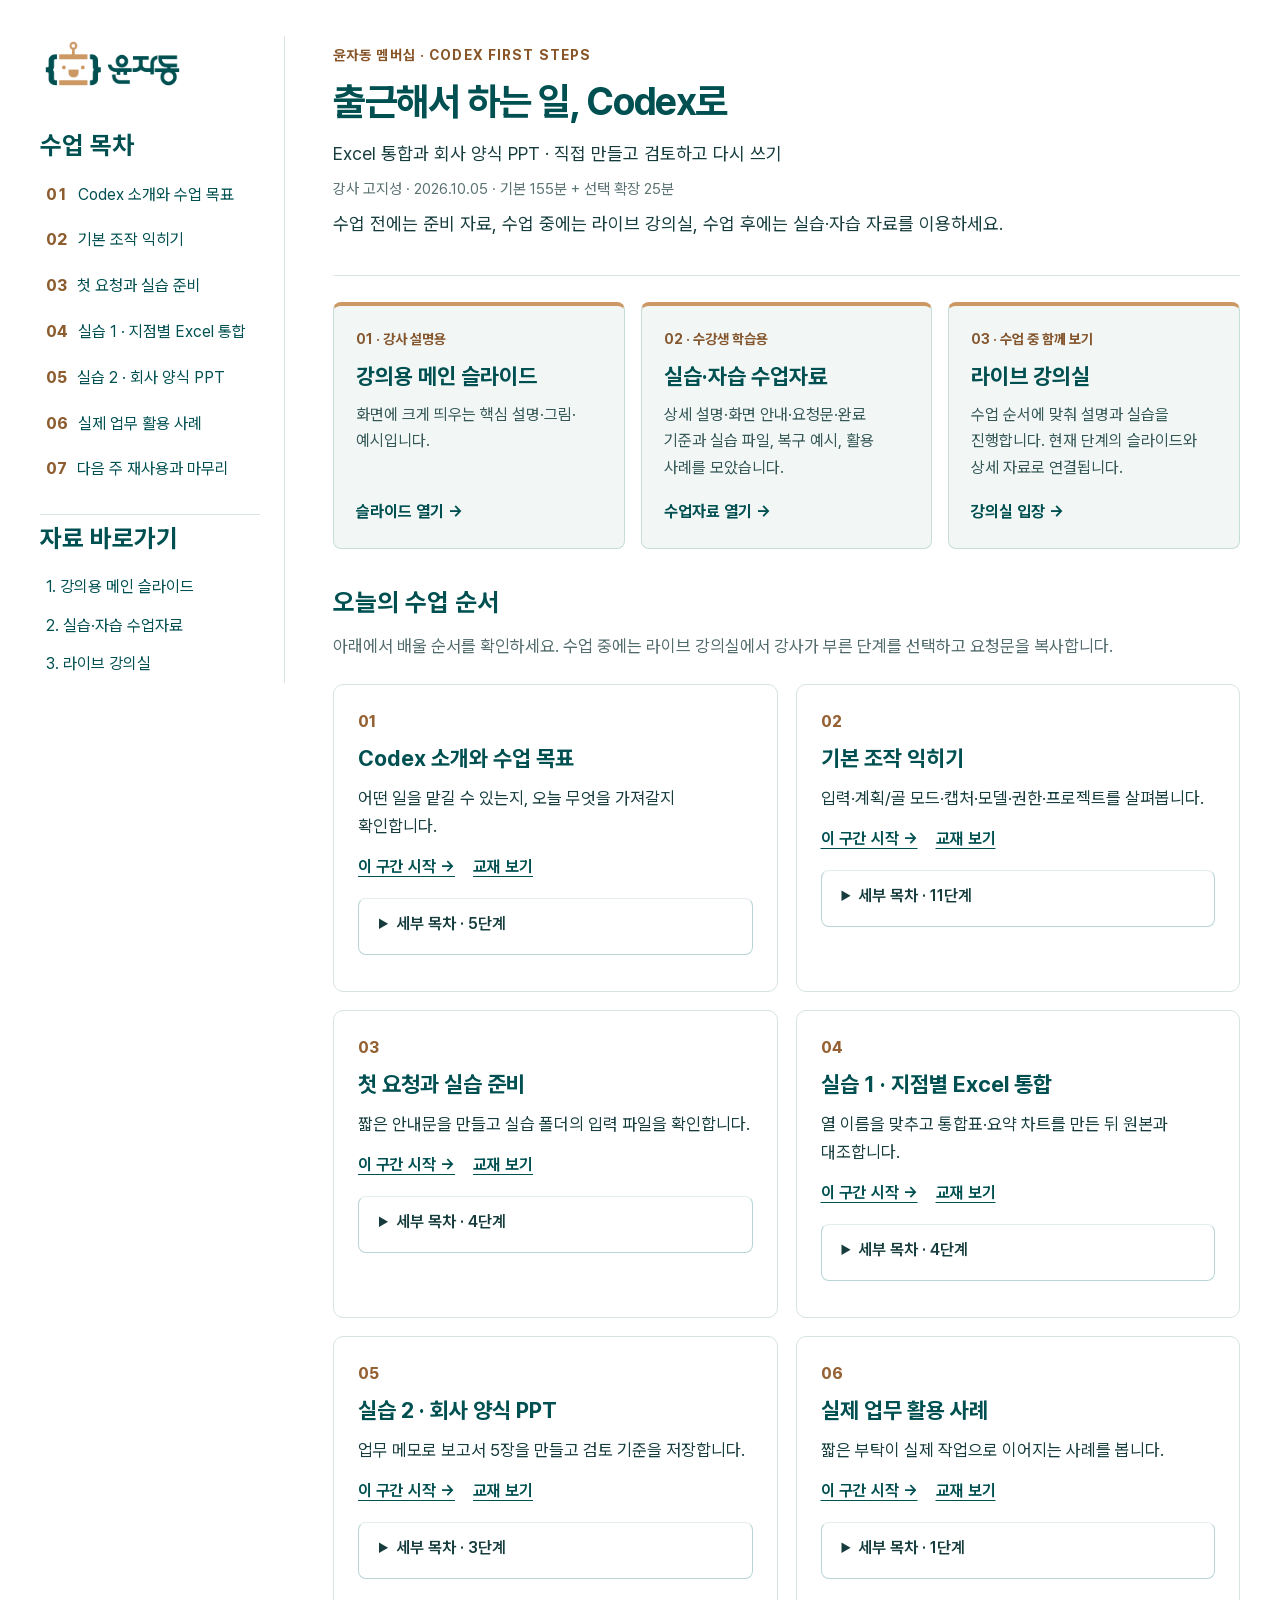
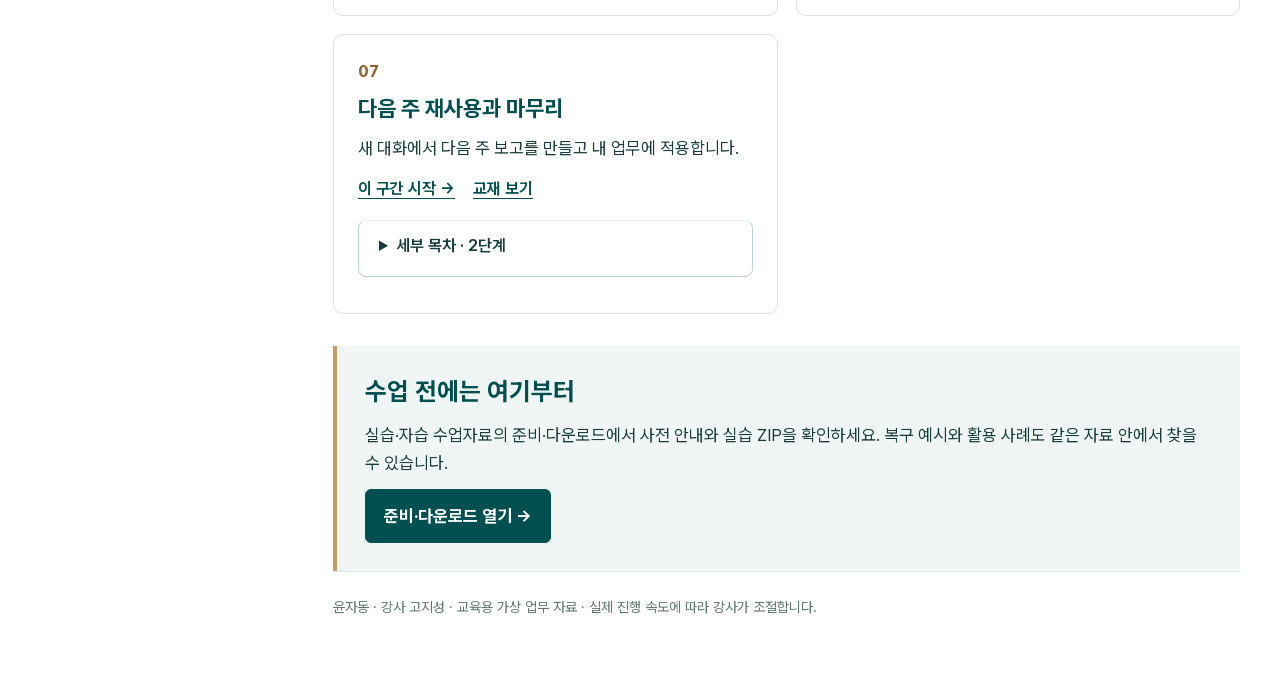
==== commit 82f6099e: "Update verified student lecture materials" ====
--- a/site/index.html
+++ b/site/index.html
@@ -3,13 +3,16 @@
 <aside class="entry-sidebar"><a class="entry-brand" href="index.html"><img src="assets/logo.png" alt="윤자동"></a>
 <nav aria-label="수업 목차"><h2>수업 목차</h2><ol><li><a href="#chapter-01"><span>01</span>Codex 소개와 수업 목표</a></li><li><a href="#chapter-02"><span>02</span>기본 조작 익히기</a></li><li><a href="#chapter-03"><span>03</span>첫 요청과 실습 준비</a></li><li><a href="#chapter-04"><span>04</span>실습 1 · 지점별 Excel 통합</a></li><li><a href="#chapter-05"><span>05</span>실습 2 · 회사 양식 PPT</a></li><li><a href="#chapter-06"><span>06</span>실제 업무 활용 사례</a></li><li><a href="#chapter-07"><span>07</span>다음 주 재사용과 마무리</a></li></ol></nav>
 <nav class="entry-resources" aria-label="자료 바로가기"><h2>자료 바로가기</h2>
-<a href="live.html">라이브 강의실</a><a href="textbook.html">상세 교재 · 전체 목차</a><a href="deck.html">발표 슬라이드</a>
-<a href="#before-class">수업 전 준비·다운로드</a></nav></aside>
+<a href="deck.html">1. 강의용 메인 슬라이드</a><a href="textbook.html">2. 실습·자습 수업자료</a><a href="live.html">3. 라이브 강의실</a></nav></aside>
 <main id="entry-main"><header class="entry-heading"><p class="eyebrow">윤자동 멤버십 · CODEX FIRST STEPS</p>
 <h1>출근해서 하는 일, Codex로</h1><p>Excel 통합과 회사 양식 PPT · 직접 만들고 검토하고 다시 쓰기</p>
 <p class="entry-meta">강사 고지성 · 2026.10.05 · 기본 155분 + 선택 확장 25분</p>
-<div class="actions"><a class="btn" href="live.html">라이브 강의실 열기</a><a class="btn secondary" href="downloads/yjd-codex-practice.zip" download>실습 파일 받기</a></div>
-</header><section id="course-outline" aria-labelledby="outline-title"><h2 id="outline-title">오늘의 수업 순서</h2>
+<p>수업 전에는 준비 자료, 수업 중에는 라이브 강의실, 수업 후에는 실습·자습 자료를 이용하세요.</p>
+</header><section class="entry-formats" aria-label="세 가지 수업자료">
+<a href="deck.html"><span>01 · 강사 설명용</span><h2>강의용 메인 슬라이드</h2><p>화면에 크게 띄우는 핵심 설명·그림·예시입니다.</p><b>슬라이드 열기 →</b></a>
+<a href="textbook.html"><span>02 · 수강생 학습용</span><h2>실습·자습 수업자료</h2><p>상세 설명·화면 안내·요청문·완료 기준과 실습 파일, 복구 예시, 활용 사례를 모았습니다.</p><b>수업자료 열기 →</b></a>
+<a href="live.html"><span>03 · 수업 중 함께 보기</span><h2>라이브 강의실</h2><p>수업 순서에 맞춰 설명과 실습을 진행합니다. 현재 단계의 슬라이드와 상세 자료로 연결됩니다.</p><b>강의실 입장 →</b></a>
+</section><section id="course-outline" aria-labelledby="outline-title"><h2 id="outline-title">오늘의 수업 순서</h2>
 <p class="entry-help">아래에서 배울 순서를 확인하세요. 수업 중에는 라이브 강의실에서 강사가 부른 단계를 선택하고 요청문을 복사합니다.</p>
 <div class="course-grid"><section class="course-chapter" id="chapter-01">
 <span class="chapter-number">01</span><h2>Codex 소개와 수업 목표</h2><p>어떤 일을 맡길 수 있는지, 오늘 무엇을 가져갈지 확인합니다.</p>
@@ -33,15 +36,8 @@
 <span class="chapter-number">07</span><h2>다음 주 재사용과 마무리</h2><p>새 대화에서 다음 주 보고를 만들고 내 업무에 적용합니다.</p>
 <div class="chapter-actions"><a href="live.html#p-transfer">이 구간 시작 →</a><a href="textbook.html#transfer">교재 보기</a></div>
 <details><summary>세부 목차 · 2단계</summary><ul><li><a href="live.html#p-transfer">다음 주 재사용</a></li><li><a href="live.html#p-finish">마무리</a></li></ul></details></section></div></section>
-<section id="before-class" class="entry-preparation"><h2>수업 전 준비·다운로드</h2>
-<ol><li>PC에서 Codex에 로그인하고 입력칸과 남은 사용량을 확인합니다.</li>
-<li>실습 ZIP을 내려받아 압축을 풀고 <strong>yjd-codex-office</strong> 폴더를 준비합니다.</li>
-<li>방송과 라이브 강의실을 함께 열어둡니다. Excel·PPT를 열 앱이나 뷰어가 있으면 좋습니다.</li></ol>
-<p>실습 입력은 Excel 3개·업무 메모 2개·보고양식 PPT 1개입니다. 코딩 경험이나 메일·캘린더 연결은 공통 실습의 필수 조건이 아닙니다. 준비가 어려우면 관찰로 참여하고 다시 합류할 수 있습니다.</p>
-<div class="actions"><a class="btn" href="downloads/yjd-codex-practice.zip" download>필수 · 실습 ZIP</a><a class="btn secondary" href="downloads/pre-class-notice.txt" download>사전 준비 안내문</a></div>
-</section><section class="entry-optional"><h2>막혔을 때 · 수업 후 복습</h2>
-<p><a href="live.html#p-recover">실습 복구 안내</a> · <a href="live.html#p-own-start">내 업무로 시작하기</a> · <a href="examples/summary-reference.html">Excel·PPT 결과 대조 예시</a></p>
-<p><a href="downloads/recovery-examples.zip" download>선택 · 복구·복습 예시 ZIP</a> · <a href="showcase.html">실제 활용 사례 모음</a></p>
-<p>복구·복습 예시는 실습이 막혔거나 결과를 비교할 때 사용합니다. 시작 전에는 위의 실습 ZIP만 받으셔도 됩니다.</p></section>
+<section id="before-class" class="entry-preparation"><h2>수업 전에는 여기부터</h2>
+<p>실습·자습 수업자료의 준비·다운로드에서 사전 안내와 실습 ZIP을 확인하세요. 복구 예시와 활용 사례도 같은 자료 안에서 찾을 수 있습니다.</p>
+<a class="btn" href="textbook.html#learning-resources">준비·다운로드 열기 →</a></section>
 <footer>윤자동 · 강사 고지성 · 교육용 가상 업무 자료 · 실제 진행 속도에 따라 강사가 조절합니다.</footer>
 </main></div></body></html>
--- a/site/assets/student-entry.css
+++ b/site/assets/student-entry.css
@@ -1,14 +1,16 @@
-.student-entry{margin:0;background:#fff;color:#163c3d;font-family:"Pretendard Variable",Pretendard,sans-serif;font-size:18px;line-height:1.65}
-.student-entry *{box-sizing:border-box}.entry-layout{display:grid;grid-template-columns:245px minmax(0,1fr);gap:48px;max-width:1560px;margin:auto;padding:36px 40px}
-.entry-sidebar{position:sticky;top:24px;align-self:start;max-height:calc(100vh - 48px);overflow:auto;padding-right:24px;border-right:1px solid #d8e5e4}
-.entry-brand{display:block;margin:0 0 28px}.entry-brand img{width:145px;height:auto}.entry-sidebar h2{font-size:20px;margin:20px 0 12px;color:#005051}
-.entry-sidebar ol{list-style:none;padding:0;margin:0}.entry-sidebar li{margin:0 0 5px}.entry-sidebar a{color:#234f50;text-decoration:none;border-radius:6px}.entry-sidebar li a{display:flex;gap:10px;padding:8px 6px;font-size:16px;line-height:1.55}.entry-sidebar li span{font-weight:750;color:#8d5d30;font-variant-numeric:tabular-nums}
-.entry-sidebar a:hover,.entry-sidebar a:focus-visible{background:#ecf5f4;text-decoration:underline}.entry-resources{border-top:1px solid #d8e5e4;margin-top:24px;padding-top:6px}.entry-resources>a{display:block;padding:6px;font-size:16px}
-.student-entry main{min-width:0}.entry-heading{padding:0 0 28px;border-bottom:1px solid #d8e5e4;margin-bottom:26px}.entry-heading h1{font-size:clamp(28px,3vw,42px);line-height:1.3;margin:10px 0 12px;color:#005051;letter-spacing:-.035em}.entry-heading p{margin:8px 0}.entry-heading .eyebrow{font-size:14px;color:#875528;font-weight:700}.entry-meta{font-size:15px;color:#5b7272}
-.student-entry .actions{display:flex;flex-wrap:wrap;gap:12px;margin-top:20px}.student-entry .btn{display:inline-flex;align-items:center;justify-content:center;padding:12px 18px;min-height:48px;border:1px solid #005051;border-radius:6px;color:white;background:#005051;font-weight:700;text-decoration:none;font-size:17px}.student-entry .btn.secondary{background:white;color:#005051}
-.student-entry h2{color:#005051;font-size:25px;line-height:1.4;margin:0 0 12px}.entry-help{margin:0 0 24px;color:#526b6c;font-size:17px}.course-grid{display:grid;grid-template-columns:repeat(2,minmax(0,1fr));gap:18px}
-.course-chapter{padding:24px;border:1px solid #d6e3e2;border-radius:10px;scroll-margin-top:24px}.course-chapter .chapter-number{display:block;color:#966133;font-size:16px;font-weight:750;margin-bottom:8px}.course-chapter h2{font-size:22px;margin-bottom:10px}.course-chapter p{font-size:17px;margin:0 0 14px}.chapter-actions{display:flex;gap:18px;flex-wrap:wrap;font-size:16px;font-weight:650}.student-entry a{color:#005051;text-underline-offset:4px}.course-chapter details{margin-top:18px;border-top:1px solid #e5eded;padding-top:12px;font-size:16px}.course-chapter summary{cursor:pointer;font-weight:600}.course-chapter ul{padding-left:22px;margin-bottom:0}.course-chapter li{margin:5px 0}
-.entry-preparation{margin-top:32px;padding:28px;background:#f0f6f5;border-left:4px solid #cc9965;scroll-margin-top:24px}.entry-preparation ol{padding-left:24px}.entry-preparation li{margin:8px 0}.entry-preparation p,.entry-optional p{font-size:17px}.entry-optional{margin:32px 0}.student-entry footer{padding:24px 0;border-top:1px solid #d8e5e4;color:#607777;font-size:14px}
-.entry-skip{position:absolute;left:-9999px}.entry-skip:focus{left:12px;top:8px;background:white;padding:12px;z-index:10}.student-entry a:focus-visible,.student-entry summary:focus-visible{outline:3px solid #cc9965;outline-offset:3px}
-@media(max-width:950px){.entry-layout{grid-template-columns:1fr;gap:24px;padding:24px}.entry-sidebar{position:static;max-height:none;overflow:visible;border-right:0;padding:0;border-bottom:1px solid #d8e5e4;padding-bottom:20px}.entry-brand{margin-bottom:16px}.entry-sidebar ol{display:grid;grid-template-columns:repeat(2,minmax(0,1fr))}.entry-resources{display:flex;flex-wrap:wrap;gap:5px 14px;margin-top:16px}.entry-resources h2{flex-basis:100%;margin-bottom:2px}.entry-resources>a{padding:4px 0}.entry-heading h1{font-size:32px}}
-@media(max-width:600px){.entry-layout{padding:22px 18px}.course-grid{grid-template-columns:1fr}.entry-sidebar ol{grid-template-columns:1fr}.entry-sidebar li a{padding:5px 2px}.entry-heading h1{font-size:29px}.course-chapter{padding:21px}.entry-preparation{padding:22px 18px}.student-entry .actions{gap:10px}.student-entry .btn{font-size:16px}.student-entry h2{font-size:23px}.course-chapter h2{font-size:21px}}
+.student-entry{margin:0;background:#fff;color:#163c3d;font-family:"Pretendard Variable",Pretendard,sans-serif;font-size:18px;line-height:1.65}
+.student-entry *{box-sizing:border-box}.entry-layout{display:grid;grid-template-columns:245px minmax(0,1fr);gap:48px;max-width:1560px;margin:auto;padding:36px 40px}
+.entry-sidebar{position:sticky;top:24px;align-self:start;max-height:calc(100vh - 48px);overflow:auto;padding-right:24px;border-right:1px solid #d8e5e4}
+.entry-brand{display:block;margin:0 0 28px}.entry-brand img{width:145px;height:auto}.entry-sidebar h2{font-size:20px;margin:20px 0 12px;color:#005051}
+.entry-sidebar ol{list-style:none;padding:0;margin:0}.entry-sidebar li{margin:0 0 5px}.entry-sidebar a{color:#234f50;text-decoration:none;border-radius:6px}.entry-sidebar li a{display:flex;gap:10px;padding:8px 6px;font-size:16px;line-height:1.55}.entry-sidebar li span{font-weight:750;color:#8d5d30;font-variant-numeric:tabular-nums}
+.entry-sidebar a:hover,.entry-sidebar a:focus-visible{background:#ecf5f4;text-decoration:underline}.entry-resources{border-top:1px solid #d8e5e4;margin-top:24px;padding-top:6px}.entry-resources>a{display:block;padding:6px;font-size:16px}
+.student-entry main{min-width:0}.entry-heading{padding:0 0 28px;border-bottom:1px solid #d8e5e4;margin-bottom:26px}.entry-heading h1{font-size:clamp(28px,3vw,42px);line-height:1.3;margin:10px 0 12px;color:#005051;letter-spacing:-.035em}.entry-heading p{margin:8px 0}.entry-heading .eyebrow{font-size:14px;color:#875528;font-weight:700}.entry-meta{font-size:15px;color:#5b7272}
+.student-entry .actions{display:flex;flex-wrap:wrap;gap:12px;margin-top:20px}.student-entry .btn{display:inline-flex;align-items:center;justify-content:center;padding:12px 18px;min-height:48px;border:1px solid #005051;border-radius:6px;color:white;background:#005051;font-weight:700;text-decoration:none;font-size:17px}.student-entry .btn.secondary{background:white;color:#005051}
+.student-entry h2{color:#005051;font-size:25px;line-height:1.4;margin:0 0 12px}.entry-help{margin:0 0 24px;color:#526b6c;font-size:17px}.course-grid{display:grid;grid-template-columns:repeat(2,minmax(0,1fr));gap:18px}
+.course-chapter{padding:24px;border:1px solid #d6e3e2;border-radius:10px;scroll-margin-top:24px}.course-chapter .chapter-number{display:block;color:#966133;font-size:16px;font-weight:750;margin-bottom:8px}.course-chapter h2{font-size:22px;margin-bottom:10px}.course-chapter p{font-size:17px;margin:0 0 14px}.chapter-actions{display:flex;gap:18px;flex-wrap:wrap;font-size:16px;font-weight:650}.student-entry a{color:#005051;text-underline-offset:4px}.course-chapter details{margin-top:18px;border-top:1px solid #e5eded;padding-top:12px;font-size:16px}.course-chapter summary{cursor:pointer;font-weight:600}.course-chapter ul{padding-left:22px;margin-bottom:0}.course-chapter li{margin:5px 0}
+.entry-preparation{margin-top:32px;padding:28px;background:#f0f6f5;border-left:4px solid #cc9965;scroll-margin-top:24px}.entry-preparation ol{padding-left:24px}.entry-preparation li{margin:8px 0}.entry-preparation p,.entry-optional p{font-size:17px}.entry-optional{margin:32px 0}.student-entry footer{padding:24px 0;border-top:1px solid #d8e5e4;color:#607777;font-size:14px}
+.entry-skip{position:absolute;left:-9999px}.entry-skip:focus{left:12px;top:8px;background:white;padding:12px;z-index:10}.student-entry a:focus-visible,.student-entry summary:focus-visible{outline:3px solid #cc9965;outline-offset:3px}
+@media(max-width:950px){.entry-layout{grid-template-columns:1fr;gap:24px;padding:24px}.entry-sidebar{position:static;max-height:none;overflow:visible;border-right:0;padding:0;border-bottom:1px solid #d8e5e4;padding-bottom:20px}.entry-brand{margin-bottom:16px}.entry-sidebar ol{display:grid;grid-template-columns:repeat(2,minmax(0,1fr))}.entry-resources{display:flex;flex-wrap:wrap;gap:5px 14px;margin-top:16px}.entry-resources h2{flex-basis:100%;margin-bottom:2px}.entry-resources>a{padding:4px 0}.entry-heading h1{font-size:32px}}
+@media(max-width:600px){.entry-layout{padding:22px 18px}.course-grid{grid-template-columns:1fr}.entry-sidebar ol{grid-template-columns:1fr}.entry-sidebar li a{padding:5px 2px}.entry-heading h1{font-size:29px}.course-chapter{padding:21px}.entry-preparation{padding:22px 18px}.student-entry .actions{gap:10px}.student-entry .btn{font-size:16px}.student-entry h2{font-size:23px}.course-chapter h2{font-size:21px}}
+
+.entry-formats{display:grid;grid-template-columns:repeat(3,minmax(0,1fr));gap:16px;margin:0 0 36px}.entry-formats>a{display:flex;flex-direction:column;padding:22px;background:#f2f7f6;border:1px solid #c6dcd9;border-top:4px solid #cc9965;border-radius:8px;text-decoration:none}.entry-formats>a:hover{background:#e6f1ef}.entry-formats span{font-size:14px;color:#85572f;font-weight:700}.entry-formats h2{font-size:22px;margin:10px 0}.entry-formats p{font-size:16px;margin:0 0 18px;color:#355857}.entry-formats b{margin-top:auto;font-size:16px}@media(max-width:1100px){.entry-formats{grid-template-columns:1fr}.entry-formats>a{padding:20px}.entry-formats p{margin-bottom:12px}}
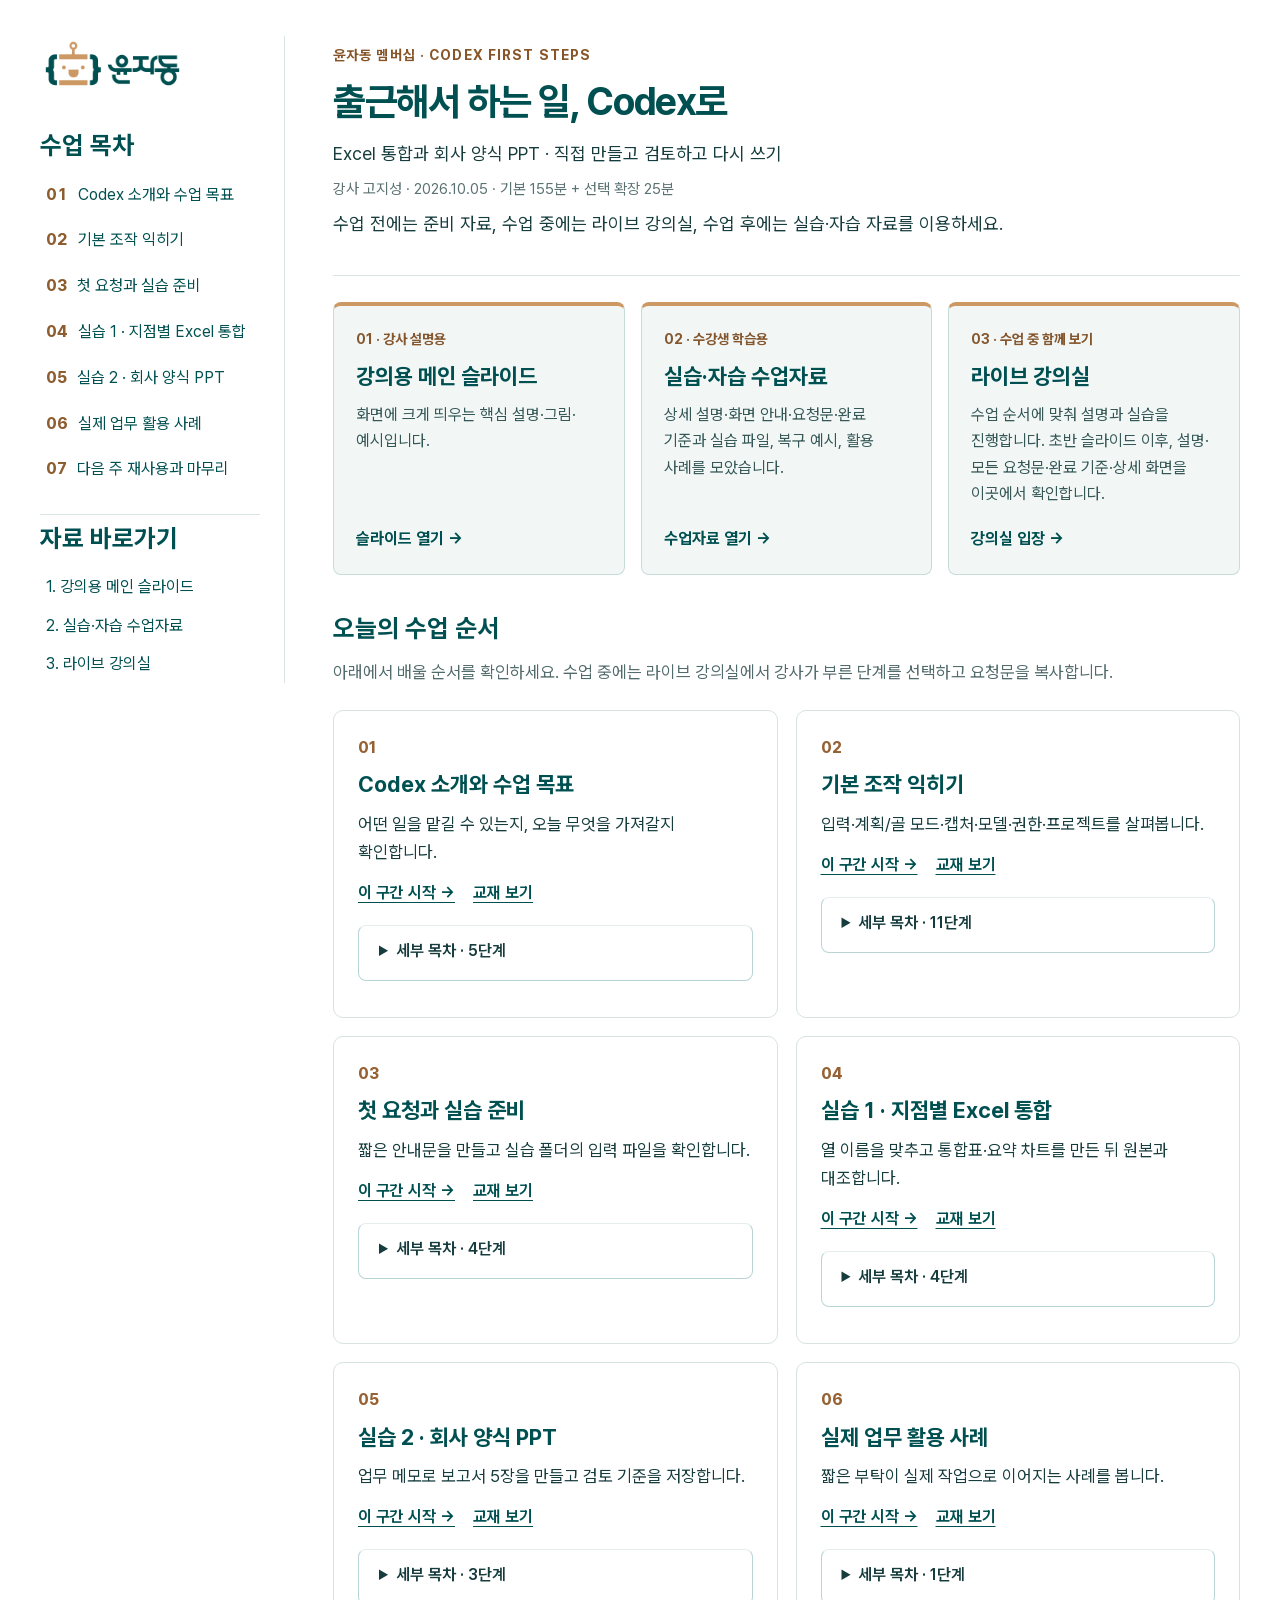
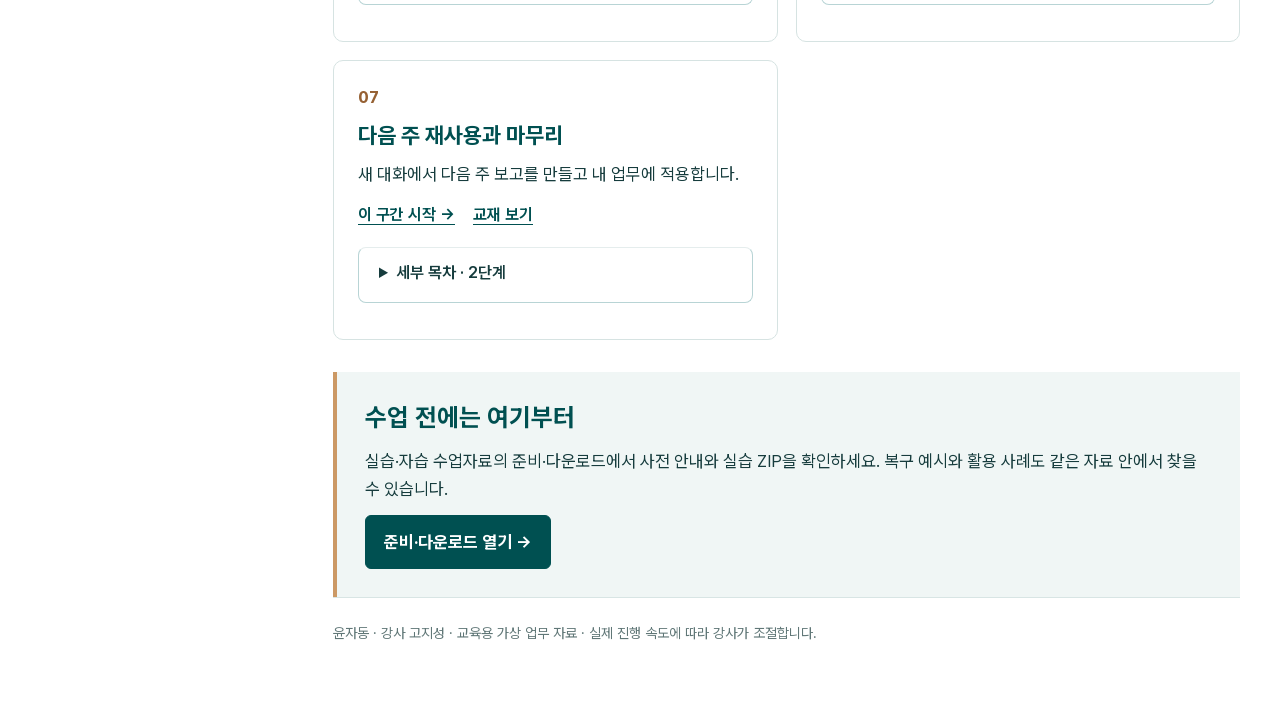
==== commit c48aba33: "Update verified student lecture materials" ====
--- a/site/index.html
+++ b/site/index.html
@@ -11,7 +11,7 @@
 </header><section class="entry-formats" aria-label="세 가지 수업자료">
 <a href="deck.html"><span>01 · 강사 설명용</span><h2>강의용 메인 슬라이드</h2><p>화면에 크게 띄우는 핵심 설명·그림·예시입니다.</p><b>슬라이드 열기 →</b></a>
 <a href="textbook.html"><span>02 · 수강생 학습용</span><h2>실습·자습 수업자료</h2><p>상세 설명·화면 안내·요청문·완료 기준과 실습 파일, 복구 예시, 활용 사례를 모았습니다.</p><b>수업자료 열기 →</b></a>
-<a href="live.html"><span>03 · 수업 중 함께 보기</span><h2>라이브 강의실</h2><p>수업 순서에 맞춰 설명과 실습을 진행합니다. 현재 단계의 슬라이드와 상세 자료로 연결됩니다.</p><b>강의실 입장 →</b></a>
+<a href="live.html"><span>03 · 수업 중 함께 보기</span><h2>라이브 강의실</h2><p>수업 순서에 맞춰 설명과 실습을 진행합니다. 초반 슬라이드 이후, 설명·모든 요청문·완료 기준·상세 화면을 이곳에서 확인합니다.</p><b>강의실 입장 →</b></a>
 </section><section id="course-outline" aria-labelledby="outline-title"><h2 id="outline-title">오늘의 수업 순서</h2>
 <p class="entry-help">아래에서 배울 순서를 확인하세요. 수업 중에는 라이브 강의실에서 강사가 부른 단계를 선택하고 요청문을 복사합니다.</p>
 <div class="course-grid"><section class="course-chapter" id="chapter-01">
--- a/site/assets/house-design.css
+++ b/site/assets/house-design.css
@@ -1,51 +1,56 @@
-/* Yunjadong house identity. Visual layer only; lesson content remains in its sources. */
-.house-book{background:#fff;color:#2a2a2a}
-.house-book .book-top{background:#fff;color:#003d3e;border-bottom:1px solid #e5e5e5;gap:22px}
-.house-book .book-top a{color:#005051;font-weight:650;text-decoration:none;font-size:14px}
-.house-book .book-name{flex:1;font-weight:700;font-size:15px}
-.book-top-logo{height:24px;width:auto;object-fit:contain}
-.book-progress{position:absolute;bottom:-1px;left:0;right:0;height:3px;background:#f5f5f5}
-.book-progress i{display:block;height:100%;width:0;background:#cc9965}
-.house-book .book-layout{max-width:none;grid-template-columns:280px minmax(0,1fr)}
-.house-book .book-nav{background:#fafafa;border-right:1px solid #e5e5e5;padding:20px 0 36px}
-.book-brand{padding:4px 22px 20px;border-bottom:1px solid #e5e5e5;margin-bottom:10px}
-.book-brand img{height:30px;width:auto;display:block;margin-bottom:18px}
-.book-brand p{font-size:12px;color:#666;margin:0 0 7px;font-weight:700;letter-spacing:.03em}
-.book-brand strong{display:block;font-size:20px;color:#005051;line-height:1.4}
-.book-brand small{display:block;font-size:12px;color:#666;margin-top:9px}
-.book-nav-group{padding:19px 22px 5px;font-size:12.5px;letter-spacing:.03em;color:#a87a4a;font-weight:800}
-.house-book .book-nav a{border-left:3px solid transparent;border-radius:0;padding:9px 19px;margin:0;font-size:14px;line-height:1.5}
-.house-book .book-nav a:hover{background:#f0f7f7}
-.house-book .book-nav a.current{border-left-color:#cc9965;background:white;color:#005051;font-weight:750}
-.house-book .book-main{width:100%;max-width:1060px;margin:0 auto;padding:10px 48px 80px}
-.house-book .book-section{padding:38px 0 52px;border-color:#e5e5e5;scroll-margin-top:76px}
-.house-book .book-section>.eyebrow{color:#a87a4a;font-size:14px;margin-bottom:12px}
-.house-book .book-section h2{font-size:34px;letter-spacing:-.025em;color:#005051;line-height:1.3;margin-bottom:20px}
-.house-book .book-section .lead{font-size:22px;color:#555;line-height:1.65;margin-bottom:25px}
-.house-book .step-list{margin:24px 0}
-.house-book .step-list li{background:#f0f7f7;border:1px solid #d9e8e8;border-radius:5px;padding:19px 20px 19px 63px;margin:12px 0}
-.house-book .step-list li:before{background:#005051;color:#fff;left:18px;top:20px;width:28px;height:28px;text-align:center;line-height:28px;font-size:14px;border-radius:50%}
-.house-book .prompt{border-radius:5px;margin:26px 0;box-shadow:0 3px 12px #1a1f2e0b}
-.house-book .prompt-head{padding:12px 20px;font-size:14px;color:#dce5ed}
-.house-book .prompt pre{padding:23px;font-size:18px;line-height:1.85}
-.house-book .callout{background:#fff8ec;border-left:4px solid #cc9965;border-radius:0 4px 4px 0}
-.house-book .success{background:#f0f7f7;border-left-color:#005051;padding:21px 24px;margin-top:26px}
-.house-book .success strong{color:#005051}
-.house-book table{border:1px solid #b8d4d5;font-size:17px}
-.house-book th{background:#005051;color:#fff;font-weight:650}
-.house-book tr:nth-child(even) td{background:#f0f7f7}
-.house-book td,.house-book th{padding:16px 18px}
-.house-book .book-image{max-width:100%;margin:28px 0;border:1px solid #e5e5e5;border-radius:5px}
-.house-book #fcc-concepts{border:0;background:transparent;padding:0;margin:28px 0;display:flex;flex-wrap:wrap;gap:16px;font-weight:500}
-.house-book #fcc-concepts>b{width:100%;font-size:20px;color:#005051}
-.house-book #fcc-concepts>br{display:none}
-.concept-card{flex:1 1 230px;padding:27px 24px;border-top:4px solid #cc9965;background:#f0f7f7;color:#005051;line-height:1.7}
-.concept-card:before{content:'';display:block;width:44px;height:32px;border:2px solid #005051;border-radius:3px;box-shadow:5px 5px 0 #b8d4d5;margin-bottom:20px}
-.concept-card:last-child:before{border-radius:12px 12px 12px 2px;box-shadow:5px 5px 0 #ead6bf}
-.house-entry{background:#fff!important;color:#005051!important;border-bottom:1px solid #b8d4d5}
-.house-entry p{color:#555!important}.entry-logo{width:130px;height:auto;margin-bottom:23px}
-.house-entry .eyebrow{color:#a87a4a}.house-entry h1{color:#005051}
-.room-logo{width:90px;height:auto;display:block}.top .brand{display:flex;align-items:center;gap:16px}
-@media(max-width:900px){.house-book .book-layout{display:block}.house-book .book-nav{display:none;position:fixed;top:56px;left:0;width:280px;height:calc(100dvh - 56px);z-index:30;box-shadow:10px 0 35px #0002}.house-book .book-nav.open{display:block}.house-book .book-top .book-menu{display:inline-flex}.house-book .book-main{padding:10px 26px 60px}.house-book .book-name{max-width:none}.book-top-logo{display:none}}
-@media(max-width:540px){.house-book .book-top{gap:12px;padding:0 12px}.house-book .book-name{display:none}.house-book .book-main{padding:8px 20px 50px}.house-book .book-section h2{font-size:28px}.house-book .book-section .lead{font-size:20px}.house-book .prompt pre{font-size:17px;padding:18px}.house-book .step-list li{padding-right:14px}.house-book .book-section{padding-top:28px}.room-logo{width:70px}.top .brand{gap:8px}}
-@media print{.house-book .book-nav,.house-book .book-top{display:none!important}.house-book .book-layout{display:block}.house-book .book-main{padding:0;max-width:none}.house-book .book-section{break-inside:auto}.house-book .concept-card,.house-book .step-list li{break-inside:avoid}}
+/* Yunjadong house identity. Visual layer only; lesson content remains in its sources. */
+.house-book{background:#fff;color:#2a2a2a}
+.house-book .book-top{background:#fff;color:#003d3e;border-bottom:1px solid #e5e5e5;gap:22px}
+.house-book .book-top a{color:#005051;font-weight:650;text-decoration:none;font-size:14px}
+.house-book .book-name{flex:1;font-weight:700;font-size:15px}
+.book-top-logo{height:24px;width:auto;object-fit:contain}
+.book-progress{position:absolute;bottom:-1px;left:0;right:0;height:3px;background:#f5f5f5}
+.book-progress i{display:block;height:100%;width:0;background:#cc9965}
+.house-book .book-layout{max-width:none;grid-template-columns:280px minmax(0,1fr)}
+.house-book .book-nav{background:#fafafa;border-right:1px solid #e5e5e5;padding:20px 0 36px}
+.book-brand{padding:4px 22px 20px;border-bottom:1px solid #e5e5e5;margin-bottom:10px}
+.book-brand img{height:30px;width:auto;display:block;margin-bottom:18px}
+.book-brand p{font-size:12px;color:#666;margin:0 0 7px;font-weight:700;letter-spacing:.03em}
+.book-brand strong{display:block;font-size:20px;color:#005051;line-height:1.4}
+.book-brand small{display:block;font-size:12px;color:#666;margin-top:9px}
+.book-nav-group{padding:19px 22px 5px;font-size:12.5px;letter-spacing:.03em;color:#a87a4a;font-weight:800}
+.house-book .book-nav a{border-left:3px solid transparent;border-radius:0;padding:9px 19px;margin:0;font-size:14px;line-height:1.5}
+.house-book .book-nav a:hover{background:#f0f7f7}
+.house-book .book-nav a.current{border-left-color:#cc9965;background:white;color:#005051;font-weight:750}
+.house-book .book-main{width:100%;max-width:1060px;margin:0 auto;padding:10px 48px 80px}
+.house-book .book-section{padding:38px 0 52px;border-color:#e5e5e5;scroll-margin-top:76px}
+.house-book .book-section>.eyebrow{color:#a87a4a;font-size:14px;margin-bottom:12px}
+.house-book .book-section h2{font-size:34px;letter-spacing:-.025em;color:#005051;line-height:1.3;margin-bottom:20px}
+.house-book .book-section .lead{font-size:22px;color:#555;line-height:1.65;margin-bottom:25px}
+.house-book .step-list{margin:24px 0}
+.house-book .step-list li{background:#f0f7f7;border:1px solid #d9e8e8;border-radius:5px;padding:19px 20px 19px 63px;margin:12px 0}
+.house-book .step-list li:before{background:#005051;color:#fff;left:18px;top:20px;width:28px;height:28px;text-align:center;line-height:28px;font-size:14px;border-radius:50%}
+.house-book .prompt{border-radius:5px;margin:26px 0;box-shadow:0 3px 12px #1a1f2e0b}
+.house-book .prompt-head{padding:12px 20px;font-size:14px;color:#dce5ed}
+.house-book .prompt pre{padding:23px;font-size:18px;line-height:1.85}
+.house-book .callout{background:#fff8ec;border-left:4px solid #cc9965;border-radius:0 4px 4px 0}
+.house-book .success{background:#f0f7f7;border-left-color:#005051;padding:21px 24px;margin-top:26px}
+.house-book .success strong{color:#005051}
+.house-book table{border:1px solid #b8d4d5;font-size:17px}
+.house-book th{background:#005051;color:#fff;font-weight:650}
+.house-book tr:nth-child(even) td{background:#f0f7f7}
+.house-book td,.house-book th{padding:16px 18px}
+.house-book .book-image{max-width:100%;margin:28px 0;border:1px solid #e5e5e5;border-radius:5px}
+.house-book #fcc-concepts{border:0;background:transparent;padding:0;margin:28px 0;display:flex;flex-wrap:wrap;gap:16px;font-weight:500}
+.house-book #fcc-concepts>b{width:100%;font-size:20px;color:#005051}
+.house-book #fcc-concepts>br{display:none}
+.concept-card{flex:1 1 230px;padding:27px 24px;border-top:4px solid #cc9965;background:#f0f7f7;color:#005051;line-height:1.7}
+.concept-card:before{content:'';display:block;width:44px;height:32px;border:2px solid #005051;border-radius:3px;box-shadow:5px 5px 0 #b8d4d5;margin-bottom:20px}
+.concept-card:last-child:before{border-radius:12px 12px 12px 2px;box-shadow:5px 5px 0 #ead6bf}
+.house-entry{background:#fff!important;color:#005051!important;border-bottom:1px solid #b8d4d5}
+.house-entry p{color:#555!important}.entry-logo{width:130px;height:auto;margin-bottom:23px}
+.house-entry .eyebrow{color:#a87a4a}.house-entry h1{color:#005051}
+.room-logo{width:90px;height:auto;display:block}.top .brand{display:flex;align-items:center;gap:16px}
+@media(max-width:900px){.house-book .book-layout{display:block}.house-book .book-nav{display:none;position:fixed;top:56px;left:0;width:280px;height:calc(100dvh - 56px);z-index:30;box-shadow:10px 0 35px #0002}.house-book .book-nav.open{display:block}.house-book .book-top .book-menu{display:inline-flex}.house-book .book-main{padding:10px 26px 60px}.house-book .book-name{max-width:none}.book-top-logo{display:none}}
+@media(max-width:540px){.house-book .book-top{gap:12px;padding:0 12px}.house-book .book-name{display:none}.house-book .book-main{padding:8px 20px 50px}.house-book .book-section h2{font-size:28px}.house-book .book-section .lead{font-size:20px}.house-book .prompt pre{font-size:17px;padding:18px}.house-book .step-list li{padding-right:14px}.house-book .book-section{padding-top:28px}.room-logo{width:70px}.top .brand{gap:8px}}
+@media print{.house-book .book-nav,.house-book .book-top{display:none!important}.house-book .book-layout{display:block}.house-book .book-main{padding:0;max-width:none}.house-book .book-section{break-inside:auto}.house-book .concept-card,.house-book .step-list li{break-inside:avoid}}
+
+/* Keep the original teal-and-gold mark readable on a quiet white header. */
+.room>.top{background:#fff;color:#005051;border-bottom:2px solid #cc9965;padding:20px 34px;gap:24px}.room>.top .brand{color:#005051;gap:22px;flex-shrink:0}.room>.top .room-logo{width:124px;height:auto;max-height:48px;object-fit:contain}.room>.top .brand span{margin:0;padding-left:22px;border-left:1px solid #cbdcd9;font-size:21px;line-height:1.4;font-weight:750}.room>.top label{color:#3e5f5d}.room>.top select{border:1px solid #b8d4d5;color:#005051;background:#f6faf9}.room>.top button{border-radius:7px;background:#fff}.room>.top .brand:focus-visible{outline:3px solid #cc9965;outline-offset:6px}
+@media(max-width:900px){.room>.top{flex-wrap:wrap}.room>.top label{margin-left:0;flex:1;min-width:250px}.room>.top .brand{width:100%}}
+@media(max-width:540px){.room>.top{padding:18px 20px;gap:16px}.room>.top .room-logo{width:110px}.room>.top .brand{gap:16px}.room>.top .brand span{font-size:20px;padding-left:16px}.room>.top label{min-width:0;display:flex;align-items:center;gap:10px}.room>.top select{margin-left:0;max-width:none;width:0;flex:1;font-size:16px}}
--- a/site/assets/materials-common.css
+++ b/site/assets/materials-common.css
@@ -1,84 +1,84 @@
-/* Shared editorial rhythm across current instructor and learner pages. */
-body[data-materials-polish]{background:#fff;word-break:keep-all;overflow-wrap:break-word;line-height:1.75}
-body[data-materials-polish] h1,body[data-materials-polish] h2,body[data-materials-polish] h3{word-break:keep-all;text-wrap:pretty}
-body[data-materials-polish] p,body[data-materials-polish] li{word-break:keep-all}
-body[data-materials-polish] :is(.grid,.tiles,.calendar,.heading)>*{min-width:0}
-body[data-materials-polish] :is(.card,.notice,.note,.ask,.tiles>div,.complete,details,.prompt,.success){border-radius:5px}
-body[data-materials-polish] :is(button,a.button,a.btn,select){border-radius:5px}
-body[data-materials-polish] a:focus-visible,body[data-materials-polish] button:focus-visible,body[data-materials-polish] summary:focus-visible{outline:3px solid #cc9965;outline-offset:3px}
-body[data-materials-polish] header.site{background:#fff;color:#005051;border-bottom:1px solid #b8d4d5}
-body[data-materials-polish] header.site p{color:#586c6d}
-body[data-materials-polish] header.site a{color:#005051}
-body[data-materials-polish] main.site{font-size:18px;line-height:1.8}
-body[data-materials-polish] main.site h2{margin-top:36px}
-body[data-materials-polish] main.site :is(td,th){font-size:17px;line-height:1.65}
-body[data-materials-polish] main.site li{margin:9px 0}
-.material-logo{display:block;width:120px;height:auto;margin:0 0 24px}
-.room .top .room-logo{box-sizing:content-box;background:white;padding:9px 11px;border-radius:4px;width:86px!important;height:auto!important;max-height:none!important}
-.room .brand{display:flex;align-items:center;gap:12px}
-.room .brand span{margin-left:0}
-.room .top{gap:16px}
-.room .top label{letter-spacing:0}
-.room .stage-content :is(p,li){line-height:1.8}
-.room .stage-content .lead{font-size:24px;line-height:1.6}
-.room .complete p{line-height:1.65}
-.room .eyebrow{letter-spacing:.025em}
-.stage-materials{position:sticky;top:0;z-index:30;display:flex;gap:10px 20px;flex-wrap:wrap;align-items:center;padding:13px 34px;border-bottom:1px solid #dbe7e7;background:white;font-size:15px;line-height:1.5}
-.room .stage{scroll-margin-top:80px}
-.stage-materials>span{font-size:13px;font-weight:700;color:#647575}
-.stage-materials a{font-weight:650;text-decoration:none;padding:5px 0}
-.stage-materials a:hover{text-decoration:underline}
-.material-guide{border:1px solid #b8d4d5;border-radius:5px;background:white;padding:24px;margin:0 0 30px;font-size:17px;line-height:1.75}
-.material-guide>summary{color:#005051;font-size:16px}
-.material-guide>h2{margin-top:0!important}
-.material-guide p{margin:16px 0}
-.material-route{display:flex;flex-wrap:wrap;align-items:center;gap:12px;margin:22px 0}
-.material-route>b{background:#f0f7f7;color:#005051;border-top:3px solid #cc9965;padding:18px;flex:1;min-width:180px;text-align:center}
-.material-route>b.main-route{background:#005051;color:#fff}
-.material-route>span{color:#a87a4a;font-size:25px}
-.material-roles{display:grid;grid-template-columns:repeat(3,minmax(0,1fr));gap:22px;border-top:1px solid #dbe7e7;padding-top:20px}
-.material-roles strong{color:#005051}
-.material-roles p{margin:8px 0;font-size:16px}
-.material-links{display:flex;flex-wrap:wrap;gap:10px 16px;margin:20px 0}
-.material-links a{display:inline-block;border:1px solid #b8d4d5;background:#fff;color:#005051;border-radius:4px;text-decoration:none;padding:8px 13px;font-size:16px;line-height:1.5}
-.material-links a:hover{background:#f0f7f7}
-.material-links.compact{margin:10px 0 24px}
-.material-role{max-width:1160px;margin:24px auto 0;padding:18px 22px;border-left:4px solid #cc9965;background:#f0f7f7;font-size:16px;line-height:1.75}
-.material-role b{display:block;color:#005051;margin-bottom:5px}
-.material-role a{display:inline-block;margin-left:16px;font-weight:650}
-.material-video-note{padding:18px 22px;background:#f0f7f7;border-left:4px solid #cc9965;font-size:17px}
-body[data-materials-polish] .book-top{height:auto;min-height:56px;flex-wrap:wrap;padding-top:10px;padding-bottom:10px}
-body[data-materials-polish] .book-name{min-width:0}
-body[data-materials-polish] video{aspect-ratio:16/9;object-fit:contain;border-radius:5px}
-@media(max-width:900px){
- .material-role{margin:20px 24px 0}
- .material-roles{grid-template-columns:1fr}
- .material-route{align-items:stretch;gap:8px}
- .material-route>b{min-width:150px}
- body[data-materials-polish] .book-top .book-name{display:none}
-}
-@media(max-width:700px){
- .room .top{gap:12px}
- .room .top .room-logo{width:70px!important;padding:6px 9px}
- .room .mode{font-size:14px;gap:10px}
- .room .mode span{max-width:60%;word-break:keep-all}
- .stage-materials{padding:12px 20px;gap:8px 15px;font-size:14px}
- .stage-materials>span{width:100%}
- .room .stage{scroll-margin-top:155px}
- .material-guide{padding:18px;font-size:16px}
- .material-route{display:grid;grid-template-columns:1fr}
- .material-route>span{text-align:center;line-height:1;transform:rotate(90deg)}
- .material-role{margin:18px 20px 0;padding:15px 18px}
- .material-role a{display:block;margin:9px 0 0}
- body[data-materials-polish] header.site h1{font-size:31px;line-height:1.35}
- body[data-materials-polish] h1{font-size:32px;line-height:1.35}
- body[data-materials-polish] h2{font-size:27px;line-height:1.4}
- body[data-materials-polish] main.site{font-size:17px;padding-left:20px;padding-right:20px}
- body[data-materials-polish] main.site :is(td,th){font-size:16px;padding:12px;min-width:80px}
- body[data-materials-polish] .spoken{font-size:18px;padding:18px}
- .material-links a{font-size:15px}
- body[data-materials-polish] .book-top{gap:12px;padding-left:16px;padding-right:16px}
-}
-.reference-figure{margin:28px 0;max-width:780px}
-.reference-figure img{display:block;width:100%;height:auto;border:1px solid #bfd5d2;border-radius:5px}
-.reference-figure figcaption{margin-top:12px;color:#526864;font-size:14px;line-height:1.65}
+/* Shared editorial rhythm across current instructor and learner pages. */
+body[data-materials-polish]{background:#fff;word-break:keep-all;overflow-wrap:break-word;line-height:1.75}
+body[data-materials-polish] h1,body[data-materials-polish] h2,body[data-materials-polish] h3{word-break:keep-all;text-wrap:pretty}
+body[data-materials-polish] p,body[data-materials-polish] li{word-break:keep-all}
+body[data-materials-polish] :is(.grid,.tiles,.calendar,.heading)>*{min-width:0}
+body[data-materials-polish] :is(.card,.notice,.note,.ask,.tiles>div,.complete,details,.prompt,.success){border-radius:5px}
+body[data-materials-polish] :is(button,a.button,a.btn,select){border-radius:5px}
+body[data-materials-polish] a:focus-visible,body[data-materials-polish] button:focus-visible,body[data-materials-polish] summary:focus-visible{outline:3px solid #cc9965;outline-offset:3px}
+body[data-materials-polish] header.site{background:#fff;color:#005051;border-bottom:1px solid #b8d4d5}
+body[data-materials-polish] header.site p{color:#586c6d}
+body[data-materials-polish] header.site a{color:#005051}
+body[data-materials-polish] main.site{font-size:18px;line-height:1.8}
+body[data-materials-polish] main.site h2{margin-top:36px}
+body[data-materials-polish] main.site :is(td,th){font-size:17px;line-height:1.65}
+body[data-materials-polish] main.site li{margin:9px 0}
+.material-logo{display:block;width:120px;height:auto;margin:0 0 24px}
+.room .top .room-logo{box-sizing:border-box;background:transparent;padding:0;border-radius:0;width:124px;height:auto}
+.room .brand{display:flex;align-items:center;gap:12px}
+.room .brand span{margin-left:0}
+.room .top{gap:16px}
+.room .top label{letter-spacing:0}
+.room .stage-content :is(p,li){line-height:1.8}
+.room .stage-content .lead{font-size:24px;line-height:1.6}
+.room .complete p{line-height:1.65}
+.room .eyebrow{letter-spacing:.025em}
+.stage-materials{position:sticky;top:0;z-index:30;display:flex;gap:10px 20px;flex-wrap:wrap;align-items:center;padding:13px 34px;border-bottom:1px solid #dbe7e7;background:white;font-size:15px;line-height:1.5}
+.room .stage{scroll-margin-top:80px}
+.stage-materials>span{font-size:13px;font-weight:700;color:#647575}
+.stage-materials a{font-weight:650;text-decoration:none;padding:5px 0}
+.stage-materials a:hover{text-decoration:underline}
+.material-guide{border:1px solid #b8d4d5;border-radius:5px;background:white;padding:24px;margin:0 0 30px;font-size:17px;line-height:1.75}
+.material-guide>summary{color:#005051;font-size:16px}
+.material-guide>h2{margin-top:0!important}
+.material-guide p{margin:16px 0}
+.material-route{display:flex;flex-wrap:wrap;align-items:center;gap:12px;margin:22px 0}
+.material-route>b{background:#f0f7f7;color:#005051;border-top:3px solid #cc9965;padding:18px;flex:1;min-width:180px;text-align:center}
+.material-route>b.main-route{background:#005051;color:#fff}
+.material-route>span{color:#a87a4a;font-size:25px}
+.material-roles{display:grid;grid-template-columns:repeat(3,minmax(0,1fr));gap:22px;border-top:1px solid #dbe7e7;padding-top:20px}
+.material-roles strong{color:#005051}
+.material-roles p{margin:8px 0;font-size:16px}
+.material-links{display:flex;flex-wrap:wrap;gap:10px 16px;margin:20px 0}
+.material-links a{display:inline-block;border:1px solid #b8d4d5;background:#fff;color:#005051;border-radius:4px;text-decoration:none;padding:8px 13px;font-size:16px;line-height:1.5}
+.material-links a:hover{background:#f0f7f7}
+.material-links.compact{margin:10px 0 24px}
+.material-role{max-width:1160px;margin:24px auto 0;padding:18px 22px;border-left:4px solid #cc9965;background:#f0f7f7;font-size:16px;line-height:1.75}
+.material-role b{display:block;color:#005051;margin-bottom:5px}
+.material-role a{display:inline-block;margin-left:16px;font-weight:650}
+.material-video-note{padding:18px 22px;background:#f0f7f7;border-left:4px solid #cc9965;font-size:17px}
+body[data-materials-polish] .book-top{height:auto;min-height:56px;flex-wrap:wrap;padding-top:10px;padding-bottom:10px}
+body[data-materials-polish] .book-name{min-width:0}
+body[data-materials-polish] video{aspect-ratio:16/9;object-fit:contain;border-radius:5px}
+@media(max-width:900px){
+ .material-role{margin:20px 24px 0}
+ .material-roles{grid-template-columns:1fr}
+ .material-route{align-items:stretch;gap:8px}
+ .material-route>b{min-width:150px}
+ body[data-materials-polish] .book-top .book-name{display:none}
+}
+@media(max-width:700px){
+ .room .top{gap:12px}
+ .room .top .room-logo{width:110px;padding:0}
+ .room .mode{font-size:14px;gap:10px}
+ .room .mode span{max-width:60%;word-break:keep-all}
+ .stage-materials{padding:12px 20px;gap:8px 15px;font-size:14px}
+ .stage-materials>span{width:100%}
+ .room .stage{scroll-margin-top:155px}
+ .material-guide{padding:18px;font-size:16px}
+ .material-route{display:grid;grid-template-columns:1fr}
+ .material-route>span{text-align:center;line-height:1;transform:rotate(90deg)}
+ .material-role{margin:18px 20px 0;padding:15px 18px}
+ .material-role a{display:block;margin:9px 0 0}
+ body[data-materials-polish] header.site h1{font-size:31px;line-height:1.35}
+ body[data-materials-polish] h1{font-size:32px;line-height:1.35}
+ body[data-materials-polish] h2{font-size:27px;line-height:1.4}
+ body[data-materials-polish] main.site{font-size:17px;padding-left:20px;padding-right:20px}
+ body[data-materials-polish] main.site :is(td,th){font-size:16px;padding:12px;min-width:80px}
+ body[data-materials-polish] .spoken{font-size:18px;padding:18px}
+ .material-links a{font-size:15px}
+ body[data-materials-polish] .book-top{gap:12px;padding-left:16px;padding-right:16px}
+}
+.reference-figure{margin:28px 0;max-width:780px}
+.reference-figure img{display:block;width:100%;height:auto;border:1px solid #bfd5d2;border-radius:5px}
+.reference-figure figcaption{margin-top:12px;color:#526864;font-size:14px;line-height:1.65}
